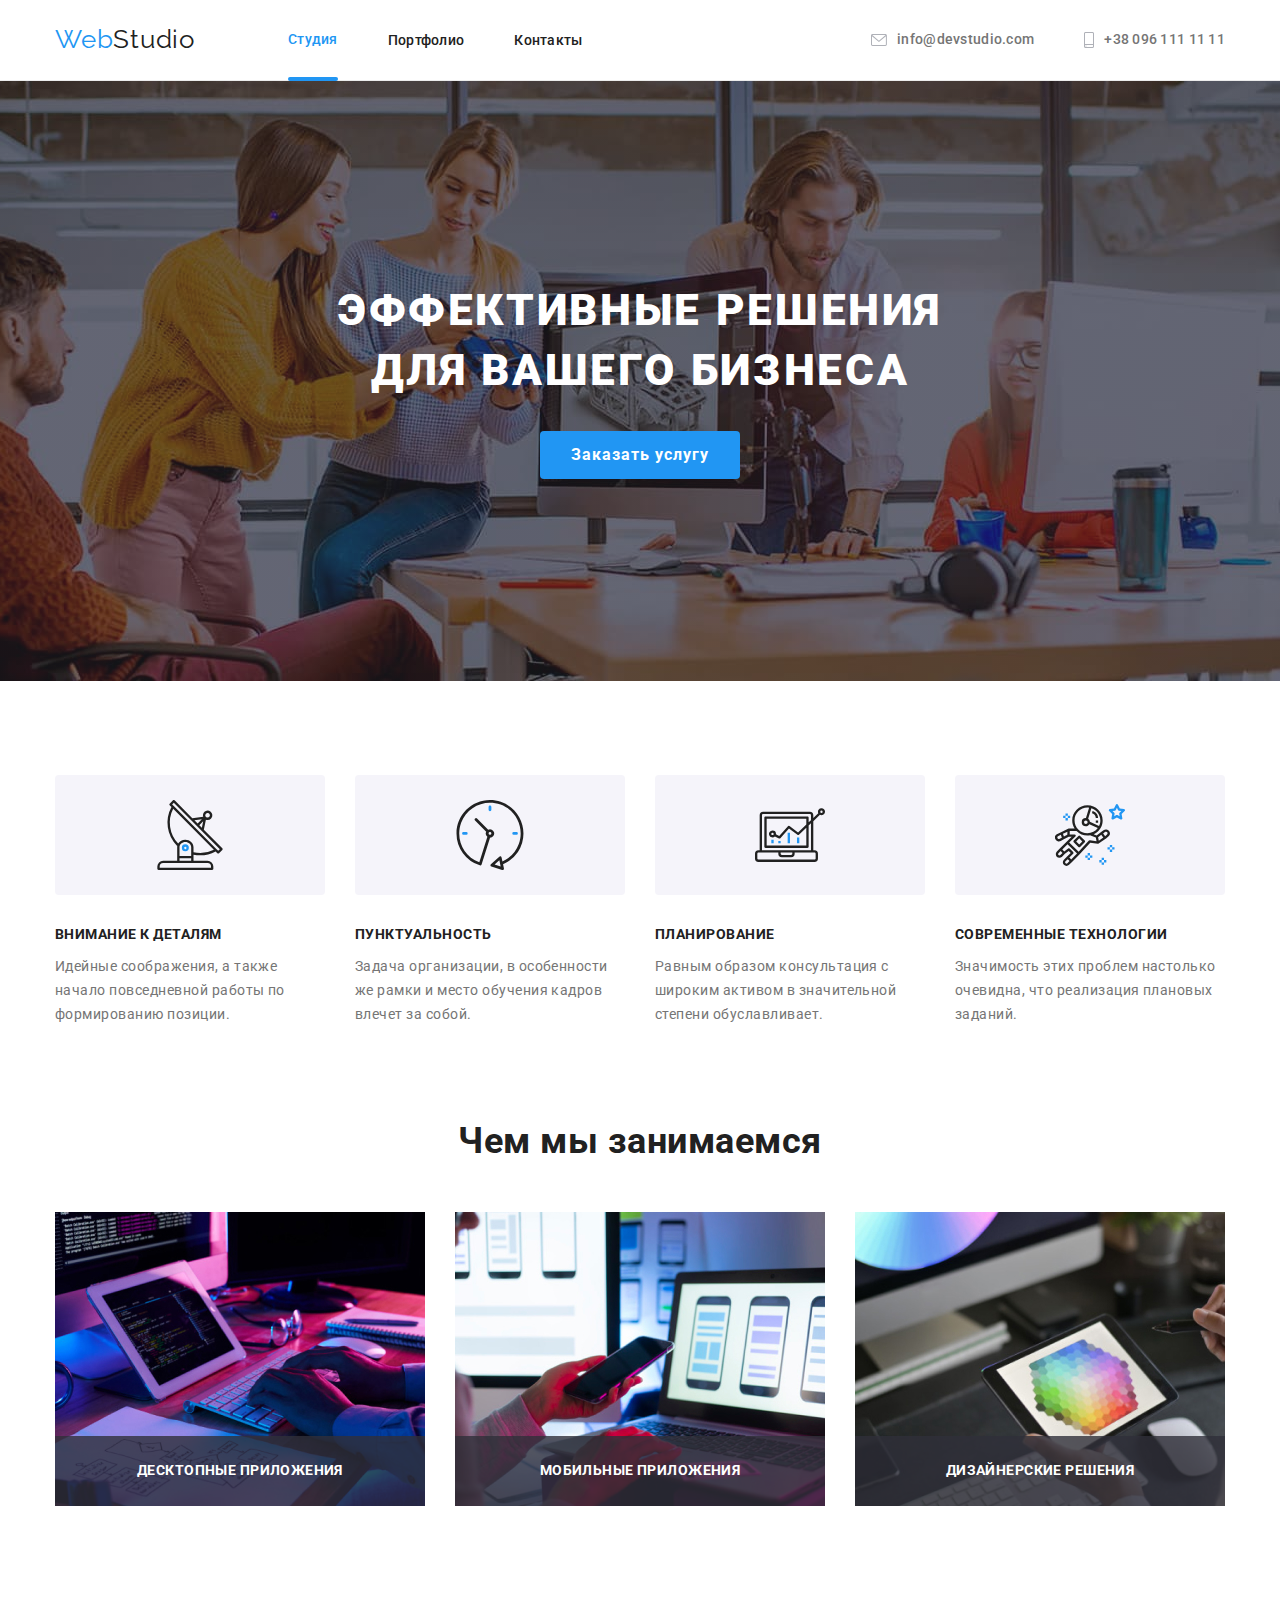
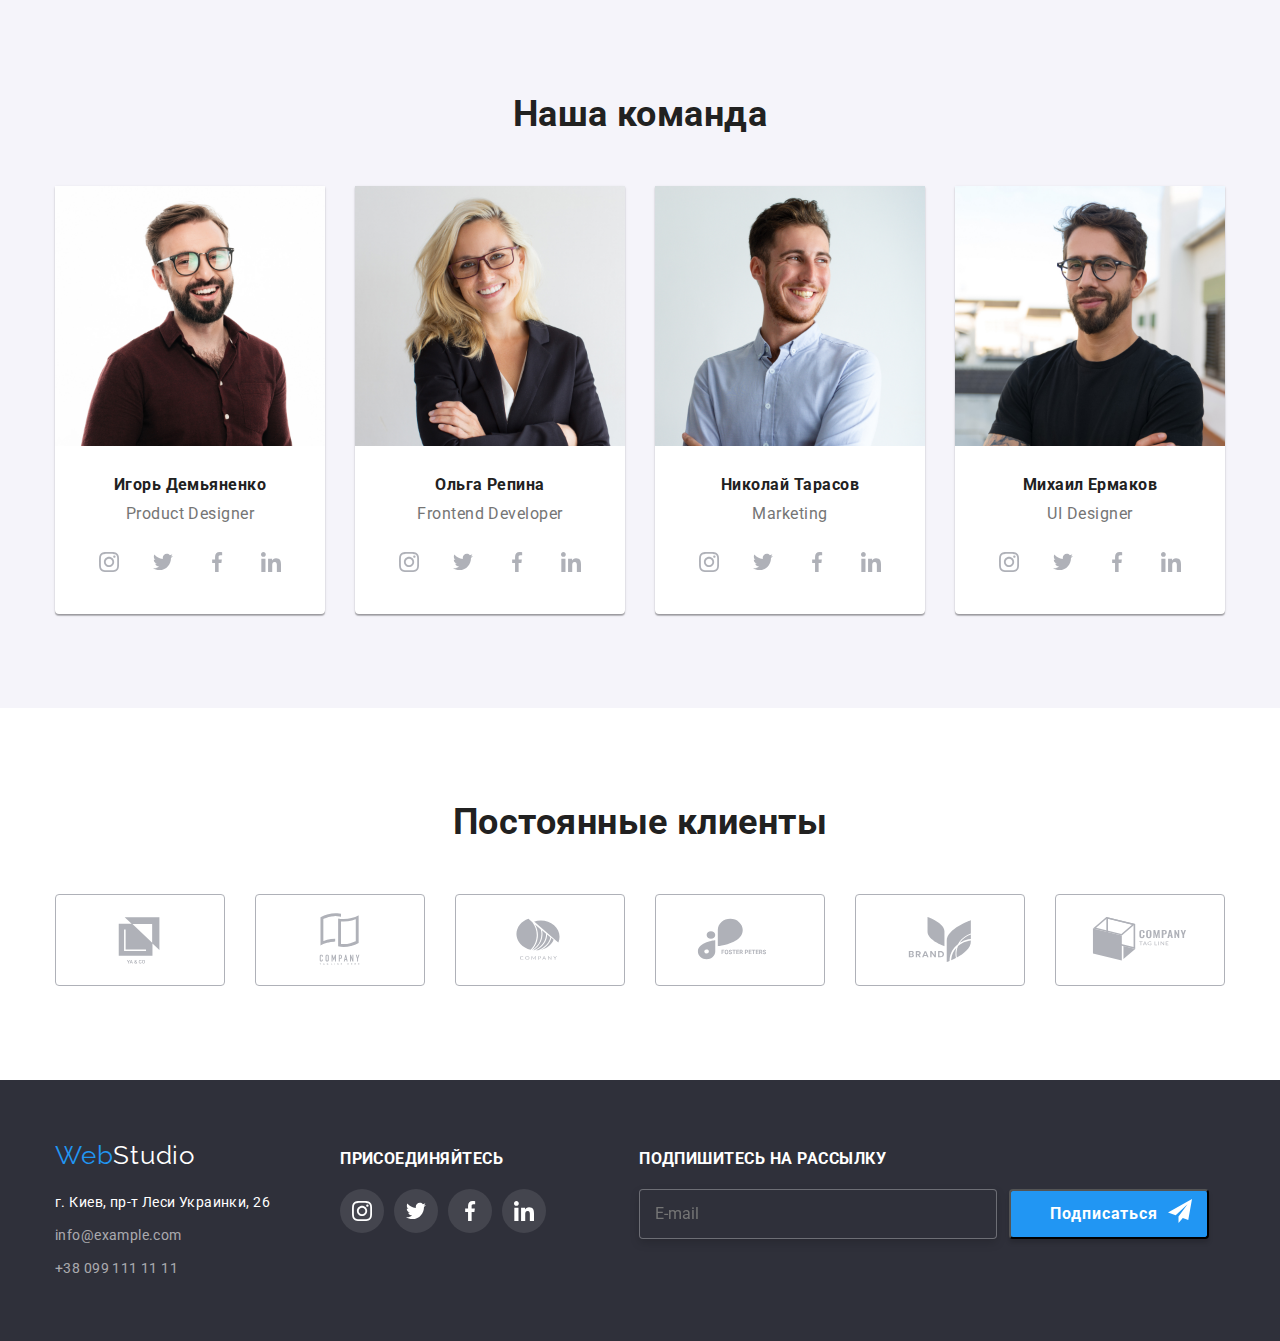
==== index.html @ cadbb392 "Add files via upload" ====
<!DOCTYPE html>
<html lang="ru">
<head>
    <meta charset="UTF-8">
    <meta http-equiv="X-UA-Compatible" content="IE=edge">
    <meta name="viewport" content="width=device-width, initial-scale=1.0">
    <title>WebStudio</title>
    <link href="https://fonts.googleapis.com/css2?family=Raleway:wght@700&family=Roboto:wght@400;500;700&display=swap"
        rel="stylesheet">
    <link rel="stylesheet" href="https://cdn.jsdelivr.net/npm/modern-normalize@1.1.0/modern-normalize.min.css" />
    <link rel="stylesheet" href="./css/styles.css" />
</head>
<body>
    <header class="header">
        <div class="container container-header">
            <nav class="container-header">
                <a href="index.html" class="logo header-logo">
                    Web<span class="logo-text-black">Studio</span>
                </a>
                <ul class="site-nav list">
                    <li class="nav-item">
                        <a href="" class="site-nav-item link current">Студия</a>
                    </li>
                    <li class="nav-item">
                        <a href="./portfolio.html" class="link">Портфолио</a>
                    </li>
                    <li class="nav-item">
                        <a href="" class="link">Контакты</a>
                    </li>
                </ul>
            </nav>
            <ul class="header-wrapper list">
                <li class="site-item ">
                    <a href="mailto:info@devstudio.com" 
                    class="site-adress" 
                    rel="noreferrer nofollow"
                    aria-label="mail">
                        <svg class="icon-adress" width="16" height="12">
                            <use href="./img/icon/symbol-defs.svg#icon-envelope"></use>
                        </svg>
                        <span>info@devstudio.com</span>
                    </a>
                </li>
                <li>
                    <a href="tel:+380961111111"
                    class="site-adress"
                    rel="noreferrer nofollow"
                    aria-label="mail">
                        <svg class="icon-adress" width="10" height="16">
                            <use href="./img/icon/symbol-defs.svg#icon-smartphone"></use>
                        </svg>
                        <span>+38 096 111 11 11</span>
                    </a>
                </li>
            </ul>  
        </div>
    </header>
    <main>
        <!--Заказ услуги-->
        <section class="service section overlay">
            <div class="container "> 
                <h1 class="el-title">
                    Эффективные решения для вашего бизнеса
                </h1>
                <button type="button" class="btn" data-modal-open>Заказать услугу</button>
            </div>
            <div class="backdrop is-hidden" data-modal>
                <div class="modal">
                    <button type="button" class="modal-button" data-modal-close>
                        <svg class="modal-close" width="11" height="11" >
                            <use href="./img/icon/symbol-defs.svg#icon-Vector-1"></use>
                        </svg>
                    </button>
                    <form>
                        <h2 class="form-title">Оставьте свои данные, мы вам перезвоним</h2>
                        <div class="form-modal" role="group">
                            <!-- 1 форма -->
                            <div class="form-author">
                                <label class="form-name" for="name">
                                    <span class="form-name">Имя</span>
                                </label>
                                <svg class="form-icon" width="18" height="18">
                                    <use href="./img/icon/symbol-defs.svg#icon-person-black"></use>
                                </svg>
                                <input class="" type="text" name="name" id="name" />
                            </div>
                            <!-- 2 форма -->
                            <div class="form-author">
                                <label class="form-name" for="tel">
                                    <span class="form-name">Телефон</span>
                                </label>
                                <svg class="form-icon" width="18" height="18">
                                    <use href="./img/icon/symbol-defs.svg#icon-phone"></use>
                                </svg>
                                <input class="" type="tel" name="tel" id="tel" />
                            </div>
                            <!-- 3 форма -->
                            <div class="form-author">
                                <label class="form-name" for="email">
                                    <span class="form-name">Почта</span>
                                </label>
                                <svg class="form-icon" width="18" height="18">
                                    <use href="./img/icon/symbol-defs.svg#icon-sms"></use>
                                </svg>
                                <input class="" type="email" name="email" id="email"/>
                            </div>
                            <!-- Коментарии -->
                            <div class="form-author">
                                <label for="comments">
                                    <span class="form-name">Коментарии</span>
                                    <textarea class="form-textarea" name="comments" id="comments" placeholder="Введите текст"></textarea>
                                </label>
                            </div>
                        </div>
                        <!-- форма Условии договора -->
                        <div class="modal__check">
                            <label class="check" for="checkbox">
                                <input class="check__input" type="checkbox" name="checkbox" id="checkbox">
                                <span class="check__box"></span>
                                Соглашаюсь с рассылкой и принимаю
                                <a href="#" class="check__terms--text">Условия договора</a>
                            </label>
                        </div>

                        <button class="button form-button" type="submit">Отправить</button>

                    </form>                           
                </div>
            </div>
        </section>
        <!--Организационные моменты-->
        <section class="organization section">
            <div class="container">
                <h2 class="visually-hidden">Организационные моменты</h2>
                <ul class="organization-list list">
                    <li class="organization-item icon-item antenna">
                        <h3 class="organization-title">
                            Внимание к деталям
                        </h3>
                        <p class="organization-text">
                            Идейные соображения, а также начало повседневной работы по формированию позиции.
                        </p>
                    </li>
                    <li class="organization-item icon-item icon-clock">
                        <h3 class="organization-title">
                            Пунктуальность
                        </h3>
                        <p class="organization-text">
                            Задача организации, в особенности же рамки и место обучения кадров влечет за собой.
                        </p>
                    </li>
                    <li class="organization-item icon-item icon-diagram">
                        <h3 class="organization-title">
                            Планирование
                        </h3>
                        <p class="organization-text">
                            Равным образом консультация с широким активом в значительной степени обуславливает.
                        </p>
                    </li>
                    <li class="organization-item icon-item icon-astronaut">
                        <h3 class="organization-title">
                            Современные технологии
                        </h3>
                        <p class="organization-text">
                            Значимость этих проблем настолько очевидна, что реализация плановых заданий.
                        </p>
                    </li>
                </ul>
            </div>
        </section>
        <!--Чем мы занимаемся-->
        <section class="classes section">
            <div class="container">
                <h2 class="hero-title classes-title">
                    Чем мы занимаемся
                </h2>
                <ul class="classes-list list">
                    <li class="classes-item classes-meta">
                        <img src="./img/studio/keyboard.jpg" alt="картинка с клавиатурой" width="370">
                        <div class="classes-out">Десктопные приложения</div>
                    </li>
                    <li class="classes-item classes-meta">
                        <img src="./img/studio/notebook.jpg" alt="картинка с ноутбуком" width="370">
                        <div class="classes-out">Мобильные приложения</div>
                    </li>
                    <li class="classes-item classes-meta">
                        <img src="./img/studio/tablet.jpg" alt="картинка с планшетом" width="370">
                        <div class="classes-out">Дизайнерские решения</div>
                    </li>
                </ul>
            </div>
        </section>
        <!--Наша команда-->
        <section class="team section">
            <div class="container">
                <h2 class="hero-title">Наша команда</h2>
                <ul class="team-list list">
                    <li class="team-item">
                        <img src="./img/studio/igor.jpg" alt="фото Игоря" width="270">
                        <div class="hero-team">
                            <h3 class="hero-name">
                                Игорь Демьяненко
                            </h3>
                            <p class="hero-text">
                                Product Designer
                            </p>
                            <ul class="socials list">
                                <li class="socials-item">
                                    <a class="socials-link link"
                                        href="https://instagram.com"
                                        target="_blank" 
                                        rel="noopener noreferrer"
                                        aria-label="Instagram">
                                        <svg class="socials-icon" width="20" height="20">
                                            <use href="./img/icon/symbol-defs.svg#icon-instagram"></use>
                                        </svg>
                                    </a>
                                </li>
                                <li class="socials-item">
                                    <a class="socials-link link"
                                        href="https://twitter.com" 
                                        target="_blank" 
                                        rel="noopener noreferrer"
                                        aria-label="Twitter">
                                        <svg class="socials-icon" width="20" height="20">
                                           <use href="./img/icon/symbol-defs.svg#icon-twitter"></use>
                                        </svg>
                                    </a>
                                </li>
                                <li class="socials-item">
                                    <a class="socials-link link" 
                                        href="https://Facebook.com" 
                                        target="_blank" 
                                        rel="noopener noreferrer"
                                        aria-label="Facebook">
                                        <svg class="socials-icon" width="20" height="20">
                                            <use href="./img/icon/symbol-defs.svg#icon-facebook"></use>
                                        </svg>
                                    </a>
                                </li>
                                <li class="socials-item">
                                    <a class="socials-link link" 
                                        href="https://Linkedin.com" 
                                        target="_blank" 
                                        rel="noopener noreferrer"
                                        aria-label="Linkedin">
                                        <svg class="socials-icon" width="20" height="20">
                                            <use href="./img/icon/symbol-defs.svg#icon-linkedin"></use>
                                        </svg>
                                    </a>
                                </li>
                            </ul>
                        </div>
                    </li>
                    <li class="team-item">
                        <img src="./img/studio/olga.jpg" alt="фото Ольги" width="270">
                        <div class="hero-team">
                            <h3 class="hero-name">
                                Ольга Репина
                            </h3>
                            <p class="hero-text">
                                Frontend Developer
                            </p>
                            <ul class="socials list">
                                <li class="socials-item">
                                    <a class="socials-link link" href="https://instagram.com" target="_blank" rel="noopener noreferrer"
                                        aria-label="Instagram">
                                        <svg class="socials-icon" width="20" height="20">
                                            <use href="./img/icon/symbol-defs.svg#icon-instagram"></use>
                                        </svg>
                                    </a>
                                </li>
                                <li class="socials-item">
                                    <a class="socials-link link" href="https://twitter.com" target="_blank" rel="noopener noreferrer"
                                        aria-label="Twitter">
                                        <svg class="socials-icon" width="20" height="20">
                                            <use href="./img/icon/symbol-defs.svg#icon-twitter"></use>
                                        </svg>
                                    </a>
                                </li>
                                <li class="socials-item">
                                    <a class="socials-link link" href="https://Facebook.com" target="_blank" rel="noopener noreferrer"
                                        aria-label="Facebook">
                                        <svg class="socials-icon" width="20" height="20">
                                            <use href="./img/icon/symbol-defs.svg#icon-facebook"></use>
                                        </svg>
                                    </a>
                                </li>
                                <li class="socials-item">
                                    <a class="socials-link link" href="https://Linkedin.com" target="_blank" rel="noopener noreferrer"
                                        aria-label="Linkedin">
                                        <svg class="socials-icon" width="20" height="20">
                                            <use href="./img/icon/symbol-defs.svg#icon-linkedin"></use>
                                        </svg>
                                    </a>
                                </li>
                            </ul>
                        </div>
                    </li>
                    <li class="team-item">
                        <img src="./img/studio/nikolay.jpg" alt="фото Николая" width="270">
                        <div class="hero-team">
                            <h3 class="hero-name">
                                Николай Тарасов
                            </h3>
                            <p class="hero-text">
                                Marketing
                            </p>
                            <ul class="socials list">
                                <li class="socials-item">
                                    <a class="socials-link link" href="https://instagram.com" target="_blank" rel="noopener noreferrer"
                                        aria-label="Instagram">
                                        <svg class="socials-icon" width="20" height="20">
                                            <use href="./img/icon/symbol-defs.svg#icon-instagram"></use>
                                        </svg>
                                    </a>
                                </li>
                                <li class="socials-item">
                                    <a class="socials-link link" href="https://twitter.com" target="_blank" rel="noopener noreferrer"
                                        aria-label="Twitter">
                                        <svg class="socials-icon" width="20" height="20">
                                            <use href="./img/icon/symbol-defs.svg#icon-twitter"></use>
                                        </svg>
                                    </a>
                                </li>
                                <li class="socials-item">
                                    <a class="socials-link link" href="https://Facebook.com" target="_blank" rel="noopener noreferrer"
                                        aria-label="Facebook">
                                        <svg class="socials-icon" width="20" height="20">
                                            <use href="./img/icon/symbol-defs.svg#icon-facebook"></use>
                                        </svg>
                                    </a>
                                </li>
                                <li class="socials-item">
                                    <a class="socials-link link" href="https://Linkedin.com" target="_blank" rel="noopener noreferrer"
                                        aria-label="Linkedin">
                                        <svg class="socials-icon" width="20" height="20">
                                            <use href="./img/icon/symbol-defs.svg#icon-linkedin"></use>
                                        </svg>
                                    </a>
                                </li>
                            </ul>
                        </div>
                    </li>
                    <li class="team-item">
                        <img src="./img/studio/michail.jpg" alt="фото Михаила" width="270">
                        <div class="hero-team">
                            <h3 class="hero-name">
                                Михаил Ермаков
                            </h3>
                            <p class="hero-text">
                                UI Designer
                            </p>
                            <ul class="socials list">
                                <li class="socials-item">
                                    <a class="socials-link link" href="https://instagram.com" target="_blank" rel="noopener noreferrer"
                                        aria-label="Instagram">
                                        <svg class="socials-icon" width="20" height="20">
                                            <use href="./img/icon/symbol-defs.svg#icon-instagram"></use>
                                        </svg>
                                    </a>
                                </li>
                                <li class="socials-item">
                                    <a class="socials-link link" href="https://twitter.com" target="_blank" rel="noopener noreferrer"
                                        aria-label="Twitter">
                                        <svg class="socials-icon" width="20" height="20">
                                            <use href="./img/icon/symbol-defs.svg#icon-twitter"></use>
                                        </svg>
                                    </a>
                                </li>
                                <li class="socials-item">
                                    <a class="socials-link link" href="https://Facebook.com" target="_blank" rel="noopener noreferrer"
                                        aria-label="Facebook">
                                        <svg class="socials-icon" width="20" height="20">
                                            <use href="./img/icon/symbol-defs.svg#icon-facebook"></use>
                                        </svg>
                                    </a>
                                </li>
                                <li class="socials-item">
                                    <a class="socials-link link" href="https://Linkedin.com" target="_blank" rel="noopener noreferrer"
                                        aria-label="Linkedin">
                                        <svg class="socials-icon" width="20" height="20">
                                            <use href="./img/icon/symbol-defs.svg#icon-linkedin"></use>
                                        </svg>
                                    </a>
                                </li>
                            </ul>
                        </div>
                    </li>
                </ul>
            </div>
        </section>
        <!--Постоянные клиенты-->
        <section class="partners section">
            <div class="container">
                <h2 class="hero-title">Постоянные клиенты</h2>
                <ul class="partners-list list">
                    <li class="partners-item">
                        <a class="partners-link link" href=""
                            target="_blank" 
                            rel="noopener noreferrer"
                            aria-label="">
                            <svg class="partners-icon" width="106" height="60">
                                <use href="./img/icon/symbol-defs.svg#icon-Logo" ></use>
                            </svg>
                        </a>
                    </li>
                    <li class="partners-item">
                        <a class="partners-link link" href=""
                            target="_blank" 
                            rel="noopener noreferrer" 
                            aria-label="">
                            <svg class="partners-icon" width="106" height="60">
                                <use href="./img/icon/symbol-defs.svg#icon-Logo-1"></use>
                            </svg>
                        </a>
                    </li>
                    <li class="partners-item">
                        <a class="partners-link link" href=""
                            target="_blank" 
                            rel="noopener noreferrer" 
                            aria-label="">
                            <svg class="partners-icon" width="106" height="60">
                                <use href="./img/icon/symbol-defs.svg#icon-Logo-2"></use>
                            </svg>
                        </a>
                    </li>
                    <li class="partners-item">
                        <a class="partners-link link" href=""
                            target="_blank" 
                            rel="noopener noreferrer" 
                            aria-label="">
                            <svg class="partners-icon" width="106" height="60">
                                <use href="./img/icon/symbol-defs.svg#icon-Logo-3"></use>
                            </svg>
                        </a>
                    </li>
                    <li class="partners-item">
                        <a class="partners-link link" href="" 
                            target="_blank" 
                            rel="noopener noreferrer" 
                            aria-label="">
                            <svg class="partners-icon" width="106" height="60">
                                <use href="./img/icon/symbol-defs.svg#icon-Logo-4"></use>
                            </svg>
                        </a>
                    </li>
                    <li class="partners-item">
                        <a class="partners-link link" href=""
                            target="_blank" 
                            rel="noopener noreferrer" 
                            aria-label="">
                            <svg class="partners-icon" width="106" height="60">
                                <use href="./img/icon/symbol-defs.svg#icon-Logo-5"></use>
                            </svg>
                        </a>
                    </li>
                </ul>
            </div>
        </section>
    </main>
    <footer class="page-footer">
        <div class="container footer-box">
            <div class="footer-container">
                <a href="index.html" class="logo">
                    Web<span class="logo-text-white">Studio</span>
                </a>
                <address class="footer-list">
                    <ul class="list">
                        <li class="footer-adress">
                            <a href="/" class="page-card">
                                г. Киев, пр-т Леси Украинки, 26
                            </a>
                        </li>
                        <li class="footer-adress">
                            <a href="mailto:info@example.com" class="page-adress">info@example.com</a>
                        </li>
                        <li class="footer-adress">
                            <a href="tel:+380991111111" class="page-adress">+38 099 111 11 11</a>
                        </li>
                    </ul>
                </address>
            </div>
            <div class="footer-social">
                <h3 class="footer-hero-name">присоединяйтесь</h3>
                <ul class="footer-socials list">
                    <li class="footer-socials-item">
                        <a class="footer-socials-link link" href="https://instagram.com" target="_blank" rel="noopener noreferrer"
                            aria-label="Instagram">
                            <svg class="footer-socials-icon" width="20" height="20">
                                <use href="./img/icon/symbol-defs.svg#icon-instagram"></use>
                            </svg>
                        </a>
                    </li>
                    <li class="footer-socials-item">
                        <a class="footer-socials-link link" href="https://twitter.com" target="_blank" rel="noopener noreferrer"
                            aria-label="Twitter">
                            <svg class="footer-socials-icon" width="20" height="20">
                                <use href="./img/icon/symbol-defs.svg#icon-twitter"></use>
                            </svg>
                        </a>
                    </li>
                    <li class="footer-socials-item">
                        <a class="footer-socials-link link" href="https://Facebook.com" target="_blank" rel="noopener noreferrer"
                            aria-label="Facebook">
                            <svg class="footer-socials-icon" width="20" height="20">
                                <use href="./img/icon/symbol-defs.svg#icon-facebook"></use>
                            </svg>
                        </a>
                    </li>
                    <li class="footer-socials-item">
                        <a class="footer-socials-link link" href="https://Linkedin.com" target="_blank" rel="noopener noreferrer"
                            aria-label="Linkedin">
                            <svg class="footer-socials-icon" width="20" height="20">
                                <use href="./img/icon/symbol-defs.svg#icon-linkedin"></use>
                            </svg>
                        </a>
                    </li>
                </ul>
            </div>
            <form class="form">
                <p class="footer-hero-name">Подпишитесь на рассылку</p>
                <div class="footer-form-container">
                    <input class="footer-form-email" type="email" name="mail" id="mail" placeholder="E-mail" />
                    <button type="button" class="button">
                        <span class="footer-form-text"> Подписаться</span>
                        <svg class="footer-form-send" width="24" height="24">
                            <use href="./img/icon/symbol-defs.svg#icon-send"></use>
                        </svg>
                    </button>
                </div>
            </form>                                 
        </div>
    </footer>
    <script src="./js/modal.js"></script> 
</body>
</html>
---- css/styles.css ----
/* цвет основного текста #212121 */
/* вторичный цвет текста #757575 */
/* акцент #2196f3 */
/* белый цвет #FFFFFF */
/* цвет фона подвала #2f303a */

:root {
  --primary-text-color: #757575;
  --title-text-color: #212121;
  --accent-color: #2196f3;
  --white-color: #ffffff;
  --footer-color: #2f303a;
  --time-for-hover: 250ms;
  --time-function: cubic-bezier(0.4, 0, 0.2, 1);
}

body {
  font-family: Roboto, serif;
  letter-spacing: 0.03em;

  background-color: var(--white-color);
  color: var(--title-text-color);
}

h1,
h2,
h3,
h4,
h5,
h6,
p {
  margin-top: 0;
  margin-bottom: 0;
}

img {
  display: block;
  max-width: 100%;
  height: auto;
}

.visually-hidden {
  position: absolute;
  width: 1px;
  height: 1px;
  margin: -1px;
  border: 0;
  padding: 0;
  white-space: nowrap;
  clip-path: inset(100%);
  clip: rect(0 0 0 0);
  overflow: hidden;
}

.container {
  margin-left: auto;
  margin-right: auto;
  width: 1200px;
  padding-left: 15px;
  padding-right: 15px;

  /* outline: 1px solid tomato; */
}

.section {
  padding-top: 94px;
  padding-bottom: 94px;
}

.list {
  list-style: none;
  padding-left: 0;
  margin-top: 0;
  margin-bottom: 0;
}

.button {
  width: 200px;
  height: 50px;

  font-family: inherit;
  font-weight: 700;
  font-size: 16px;
  line-height: 1.8;

  background-color: var(--accent-color);
  color: var(--white-color);
  cursor: pointer;

  box-shadow: 0px 4px 4px rgba(0, 0, 0, 0.15);
  border-radius: 4px;

  transition-property: background-color, color;
  transition-duration: var(--time-for-hover);
  transition-timing-function: var(--time-function);
}

/* блок header */

.header {
  background: var(--white-color);
  border-bottom: 1px solid #ececec;
}

.container-header {
  display: flex;
  align-items: center;
}

.logo {
  font-family: Raleway, cursive;
  font-size: 26px;
  line-height: 1.2;
  letter-spacing: 0.03em;
  text-decoration: none;

  color: var(--accent-color);
}

.header-logo {
  margin-right: 93px;
}

.logo-text-black {
  color: var(--title-text-color);
}

.logo-text-white {
  color: var(--white-color);
}

.logo:focus {
  color: #212121;
}

.site-nav {
  display: flex;
  align-items: center;
}

.site-nav .link {
  font-weight: 500;
  font-size: 14px;
  line-height: 1.14;
  letter-spacing: 0.02em;
  text-decoration: none;

  transition-property: color;
  transition-duration: var(--time-for-hover);
  transition-timing-function: var(--time-function);

  color: var(--title-text-color);
}

.site-nav .link:hover,
.site-nav .link:focus {
  color: var(--accent-color);
}

.site-nav .current {
  color: var(--accent-color);
}

.site-nav-item {
  position: relative;
  display: block;
  padding: 32px 0 32px 0;
}

.current::after {
  content: "";
  position: absolute;
  left: 0;
  bottom: -1px;

  display: block;
  width: 100%;
  height: 4px;

  border-radius: 2px;
  background-color: var(--accent-color);
}

.current:hover::after {
  opacity: 1;
}

.nav-item:not(:last-child) {
  margin-right: 50px;
}

.header-wrapper {
  display: flex;
  align-items: center;
  margin-left: auto;
}

.site-item {
  margin-right: 50px;
}

.site-adress {
  display: flex;
  align-items: center;

  font-weight: 500;
  font-size: 14px;
  line-height: 1.14;
  letter-spacing: 0.02em;
  text-decoration: none;

  transition-property: color;
  transition-duration: var(--time-for-hover);
  transition-timing-function: var(--time-function);

  color: var(--primary-text-color);
}

.site-adress:hover,
.site-adress:focus {
  color: var(--accent-color);
}

.icon-adress {
  margin-right: 10px;
  fill: #afb1b8;

  transition-property: fill;
  transition-duration: var(--time-for-hover);
  transition-timing-function: var(--time-function);
}

.site-adress:hover .icon-adress,
.site-adress:focus .icon-adress {
  fill: var(--accent-color);
}

/* блок main */

.hero-title {
  margin-bottom: 50px;

  font-weight: 700;
  font-size: 36px;
  line-height: 1.16;
  text-align: center;

  color: var(--title-text-color);
}

/*  блок заказа услуги */

.service {
  padding: 200px 0 200px 0;
  text-align: center;
  background-color: #2f303a;
}

.overlay {
  max-width: 1600px;
  height: 600px;
  margin-left: auto;
  margin-right: auto;
  background-image: linear-gradient(
      to right,
      rgba(47, 48, 58, 0.4),
      rgba(47, 48, 58, 0.4)
    ),
    url("../img/studio/overlay-block-services.jpg");
  background-repeat: no-repeat;
  background-position: center;
  background-size: cover;
}

.el-title {
  width: 696px;
  margin-right: auto;
  margin-left: auto;
  margin-bottom: 30px;

  font-weight: 900;
  font-size: 44px;
  line-height: 1.36;
  letter-spacing: 0.06em;
  text-transform: uppercase;

  color: var(--white-color);
}

.btn {
  display: inline-block;
  border: 1px solid transparent;
  border-radius: 4px;
  min-width: 200px;
  padding: 8px 30px;

  font-weight: 700;
  font-size: 16px;
  line-height: 1.87;
  align-items: center;
  letter-spacing: 0.06em;
  cursor: pointer;

  color: var(--white-color);
  background-color: var(--accent-color);
}

/* modal block */

.backdrop {
  position: fixed;
  z-index: 100;
  top: 0;
  left: 0;
  width: 100%;
  height: 100%;
  background-color: rgba(0, 0, 0, 0.2);

  transition-duration: var(--time-for-hover);
  transition-timing-function: var(--time-function);
}

.backdrop.is-hidden {
  opacity: 0;
  pointer-events: none;
}

.modal {
  position: absolute;
  top: 50%;
  left: 50%;
  transform: translate(-50%, -50%);

  width: 528px;
  height: 581px;
  box-shadow: 0px 1px 3px rgba(0, 0, 0, 0.12), 0px 1px 1px rgba(0, 0, 0, 0.14),
    0px 2px 1px rgba(0, 0, 0, 0.2);
  border-radius: 4px;
  background: var(--white-color);
}

.modal-button {
  position: absolute;
  top: 8px;
  right: 8px;
  width: 30px;
  height: 30px;

  border: 1px solid rgba(0, 0, 0, 0.1);
  border-radius: 50%;
  background: var(--white-color);

  transition-property: border-color;
  transition-duration: var(--time-for-hover);
  transition-timing-function: var(--time-function);
}

.modal-close {
  cursor: pointer;
}

.modal-button:hover,
.modal-button:focus {
  fill: var(--accent-color);
}

/* modal-form block */

.form-title {
  padding-top: 40px;
  padding-bottom: 12px;

  font-family: Roboto;
  font-weight: 700;
  font-size: 20px;
  line-height: 1.16;
  text-align: center;
  letter-spacing: 0.03em;

  color: var(--title-text-color);
}

.form-modal {
  padding-right: 40px;
  padding-left: 40px;
}

.form-author {
  position: relative;
  margin-bottom: 10px;
}

.form-author input {
  margin-top: 4px;
  padding-left: 42px;
  width: 448px;
  height: 40px;

  border: 1px solid rgba(33, 33, 33, 0.2);
  border-radius: 4px;

  outline: none;
}

.form-author input:hover,
.form-author input:focus {
  border-color: var(--accent-color);

  transition-property: border-color;
  transition-duration: var(--time-for-hover);
  transition-timing-function: var(--time-function);
}

.form-author input:focus-visible {
  border-color: var(--accent-color);

  transition-property: border-color;
  transition-duration: var(--time-for-hover);
  transition-timing-function: var(--time-function);
}

.form-author:hover .form-icon,
.form-author:focus .form-icon {
  fill: var(--accent-color);

  border-color: var(--accent-color);

  transition-property: fill, border-color;
  transition-duration: var(--time-for-hover);
  transition-timing-function: var(--time-function);
}

.form-name {
  display: flex;
  padding-bottom: 4px;
  
  font-family: Roboto;
  font-weight: 400;
  font-size: 12px;
  line-height: 1.16;

  letter-spacing: 0.01em;

  color: var(--primary-text-color);
}

.form-icon {
  position: absolute;

  top: 36px;
  left: 14px;
  width: 18px;
  height: 18px;
}

.form-author textarea {
  border: 1px solid rgba(33, 33, 33, 0.2);
  border-radius: 4px;
}

textarea {
  resize: none;
  width: 448px;
  height: 120px;
}

.form-textarea {
  margin-top: 5px;

  padding-top: 12px;
  padding-left: 16px;

  outline: none;

  font-weight: 400;
  font-size: 12px;
  line-height: 1.16;
  letter-spacing: 0.01em;

  color: rgba(117, 117, 117, 0.5);
}

.form-textarea:hover,
.form-textarea:focus {
  border-color: var(--accent-color);

  transition-property: border-color;
  transition-duration: var(--time-for-hover);
  transition-timing-function: var(--time-function);
}

.modal__check {
  display: flex;
  
  margin: 10px 52px 20px 52px;
  
  font-weight: 400;
  font-size: 14px;
  line-height: 1.7;
  letter-spacing: 0.03em;
  
  color: rgb(117, 117, 117);
  transition-property: border-color;
  transition-duration: var(--time-for-hover);
  transition-timing-function: var(--time-function);
}

.check {
  display: flex;
  align-items: center;
  font-weight: 400;
  font-size: 14px;
  line-height: 1.7;
  letter-spacing: 0.03em;
    
  color: rgb(117, 117, 117);
}


.check__input {
  position: absolute;
  -webkit-appearance: none;
  -moz-appearance: none;
  appearance: none;
}

.check__box {
  display: inline-block;
  margin-right: 7px; 

  width: 16px;
  height: 15px;

  background-image: url(../img/icon/square.svg) 
}

.check__input:checked + .check__box {
  background-image: url(../img/icon/icon-check.svg);
}

.check__terms--text {
  margin-left: 4px;
  text-decoration: underline;
  cursor: pointer;
  color: var(--accent-color);
  } 


.form-button {
  display: flex;
  align-items: center;

  margin: auto;
  padding-left: 56px;
}

/* блок Организационные моменты */

.organization-list {
  display: flex;
  align-items: center;
}

.organization-item {
  width: 270px;
}

.icon-item::before {
  display: block;
  content: "";
  height: 120px;
  margin-bottom: 30px;
  background-size: content;
  background-repeat: no-repeat;
  background-position: center;
  background-color: #f5f4fa;
  border-radius: 4px;
}

.antenna::before {
  background-image: url("../img/icon/antenna.svg");
}

.icon-clock::before {
  background-image: url("../img/icon/clock.svg");
}

.icon-diagram::before {
  background-image: url("../img/icon/diagram.svg");
}

.icon-astronaut::before {
  background-image: url("../img/icon/astronaut.svg");
}

.organization-item:not(:last-child) {
  margin-right: 30px;
}

.organization-title {
  margin-bottom: 10px;

  font-weight: 700;
  font-size: 14px;
  line-height: 1.42;
  text-transform: uppercase;
}

.organization-text {
  font-size: 14px;
  line-height: 1.71;

  color: var(--primary-text-color);
}

/* блок Чем мы занимаемся */

.classes {
  padding-top: 0px;
}

.classes-list {
  display: flex;
  align-items: center;
}

.classes-item:not(:last-child) {
  margin-right: 30px;
}

.classes-meta {
  position: relative;
}

.classes-out {
  position: absolute;
  bottom: 0;
  right: 0;

  padding-top: 27px;
  padding-bottom: 27px;
  width: 370px;
  height: 70px;

  font-weight: 700;
  font-size: 14px;
  line-height: 1.14;
  text-align: center;
  letter-spacing: 0.03em;
  text-transform: uppercase;

  color: var(--white-color);
  background: rgba(47, 48, 58, 0.8);
}

/* блок наша команда */

.team {
  background-color: #f5f4fa;
}

.team-list {
  display: flex;
  align-items: center;
}

.team-item {
  background: var(--white-color);
  box-shadow: 0px 1px 3px rgba(0, 0, 0, 0.12), 0px 1px 1px rgba(0, 0, 0, 0.14),
    0px 2px 1px rgba(0, 0, 0, 0.2);
  border-radius: 0px 0px 4px 4px;
}

.team-item:not(:last-child) {
  margin-right: 30px;
}

.hero-team {
  padding: 30px 0px 30px 0px;
}

.hero-name {
  margin-bottom: 10px;
  font-weight: 700;
  font-size: 16px;
  line-height: 1.18;
  text-align: center;

  color: var(--title-text-color);
}

.hero-text {
  font-size: 16px;
  line-height: 1.18;
  text-align: center;

  color: var(--primary-text-color);
}

.socials {
  display: flex;
  align-items: center;
  justify-content: center;
  margin-top: 16px;
}

.socials-item:not(:last-child) {
  margin-right: 10px;
}

.socials-link {
  display: flex;
  align-items: center;
  justify-content: center;
  width: 44px;
  height: 44px;

  transition-property: background-color;
  transition-duration: var(--time-for-hover);
  transition-timing-function: var(--time-function);

  border-radius: 50%;
  background-color: #fff;
}

.socials-link:hover,
.socials-link:focus {
  background-color: var(--accent-color);
}

.socials-icon {
  fill: #afb1b8;

  transition-property: fill;
  transition-duration: var(--time-for-hover);
  transition-timing-function: var(--time-function);
}

.socials-link:hover .socials-icon,
.socials-link:focus .socials-icon {
  fill: var(--white-color);
}

/* блок Партнеры */

.partners-list {
  display: flex;
  align-items: center;
  justify-content: center;
  margin-top: 50px;
}

.partners-item:not(:last-child) {
  margin-right: 30px;
}

.partners-link {
  display: flex;
  align-items: center;
  justify-content: center;
  width: 170px;
  height: 92px;

  border: 1px solid #afb1b8;
  border-radius: 4px;
  background-color: #fff;

  transition-property: border;
  transition-duration: var(--time-for-hover);
  transition-timing-function: var(--time-function);
}

.partners-item:hover .partners-link,
.partners-item:focus .partners-link {
  border: 1px solid var(--accent-color);
}

.partners-icon {
  fill: #afb1b8;
  transition-property: fill;
  transition-duration: var(--time-for-hover);
  transition-timing-function: var(--time-function);
}

.partners-link:hover .partners-icon,
.partners-link:focus .partners-icon {
  fill: var(--accent-color);
}

/* блок из портфолио, оформление кнопок */

.gallery-list {
  display: flex;
  justify-content: center;
  margin-bottom: 50px;
}

.gallery-button:not(:last-child) {
  margin-right: 8px;
}

.promo-btns {
  display: inline-block;
  border: 1px solid transparent;
  border-radius: 4px;
  padding: 4px 20px;

  font-family: Roboto, cursive;
  font-weight: 500;
  font-size: 16px;
  line-height: 1.63;
  text-align: center;
  cursor: pointer;

  transition-property: color, background-color, box-shadow;
  transition-duration: var(--time-for-hover);
  transition-timing-function: var(--time-function);

  background-color: #f5f4fa;
  color: var(--title-text-color);
}

.promo-btns:hover,
.promo-btns:focus {
  color: var(--white-color);
  background-color: var(--accent-color);

  box-shadow: 0px 1px 1px rgba(0, 0, 0, 0.12), 0px 4px 4px rgba(0, 0, 0, 0.06),
    1px 4px 6px rgba(0, 0, 0, 0.16);
}

.gallery-menu {
  display: flex;
  flex-wrap: wrap;
}

.gallery-item {
  margin-bottom: 30px;
  margin-right: 30px;
}

.gallery-item:nth-child(3n) {
  margin-right: 0;
}

.gallery-item:nth-last-child(-n + 3) {
  margin-bottom: 0px;
}

.gallery-site {
  display: block;
  width: 370px;
  height: 404px;
  text-decoration: none;

  transition-property: background-color;
  transition-duration: var(--time-for-hover);
  transition-timing-function: var(--time-function);

  color: var(--title-text-color);
}

.gallery-site:hover,
.gallery-site:focus {
  background: #ffffff;

  box-shadow: 0px 1px 1px rgba(0, 0, 0, 0.12), 0px 4px 4px rgba(0, 0, 0, 0.06),
    1px 4px 6px rgba(0, 0, 0, 0.16);
}

.gallery-site:hover .gallery-overlay {
  transform: translateY(-100%);
  opacity: 1;
}

.gallery-thumb {
  position: relative;
  overflow: hidden;
}

.gallery-overlay {
  position: absolute;
  width: 370px;
  margin-left: auto;
  margin-right: auto;

  padding: 63px 24px;

  font-weight: normal;
  font-size: 18px;
  line-height: 1.55;
  letter-spacing: 0.03em;

  color: var(--white-color);
  background-color: rgba(33, 150, 243, 0.9);

  transform: translateY(0);
  opacity: 0;
  transition-duration: var(--time-for-hover);
  transition-timing-function: var(--time-function);
}

.hero-gallery {
  padding: 20px 24px 20px 24px;
  border: 1px solid #eeeeee;
  border-top: none;
}

.gallery-title {
  margin-bottom: 4px;
  font-weight: 700;
  font-size: 18px;
  line-height: 2;
  letter-spacing: 0.06em;

  color: var(--title-text-color);
}

.gallery-text {
  font-size: 16px;
  line-height: 1.88;

  color: var(--primary-text-color);
}

/* блок футер */

.page-footer {
  background-color: var(--footer-color);
  padding-top: 60px;
  padding-bottom: 60px;
}

.footer-box {
  display: flex;
  align-items: baseline;
}

.footer-container {
  display: block;
  margin-right: 70px;
}

.footer-list {
  margin-top: 20px;
}

.footer-adress:not(:last-child) {
  margin-bottom: 9px;
}

.page-card {
  font-size: 14px;
  font-style: normal;
  line-height: 1.71;
  letter-spacing: 0.03em;
  text-decoration: none;

  color: var(--white-color);
}

.page-adress {
  font-size: 14px;
  font-style: normal;
  line-height: 1.71;
  letter-spacing: 0.03em;
  text-decoration: none;

  transition-property: color;
  transition-duration: var(--time-for-hover);
  transition-timing-function: var(--time-function);

  color: rgba(255, 255, 255, 0.6);
}

.page-adress:hover,
.page-adress:focus {
  color: var(--accent-color);
}

.footer-hero-name {
  margin-bottom: 20px;
  font-weight: 700;
  font-size: 16px;
  line-height: 1.18;
  text-transform: uppercase;

  color: var(--white-color);
}

.footer-socials {
  display: flex;
  align-items: center;
  justify-content: center;
}

.footer-socials-item:not(:last-child) {
  margin-right: 10px;
}

.footer-socials-link {
  display: flex;
  align-items: center;
  justify-content: center;
  width: 44px;
  height: 44px;

  transition-property: background-color;
  transition-duration: var(--time-for-hover);
  transition-timing-function: var(--time-function);

  border-radius: 50%;
  background: rgba(255, 255, 255, 0.1);
}

.footer-socials-link:hover,
.footer-socials-link:focus {
  background-color: var(--accent-color);
}

.footer-socials-icon {
  transition-property: fill;
  transition-duration: var(--time-for-hover);
  transition-timing-function: var(--time-function);

  fill: var(--white-color);
}

.footer-socials-link:hover,
.footer-socials-link:focus .socials-icon {
  fill: var(--white-color);
}

/* футер форма */

.form {
  margin-left: 93px;
}

.footer-form-container {
  display: flex;
}

.footer-form-email {
  margin-right: 12px;
  padding-left: 15px;

  width: 358px;
  height: 50px;

  color: #fff;

  border: 1px solid rgba(255, 255, 255, 0.3);
  border-radius: 4px;
  background-color: var(--footer-color);

  filter: drop-shadow(0px 4px 4px rgba(0, 0, 0, 0.15));
}

.footer-form-text {
  display: inline-block;
  margin-right: 10px;

  font-weight: 700;
  font-size: 16px;
  line-height: 1.87;
  letter-spacing: 0.06em;
  border-radius: 4px;
}

.footer-form-send {
  position: absolute;
}
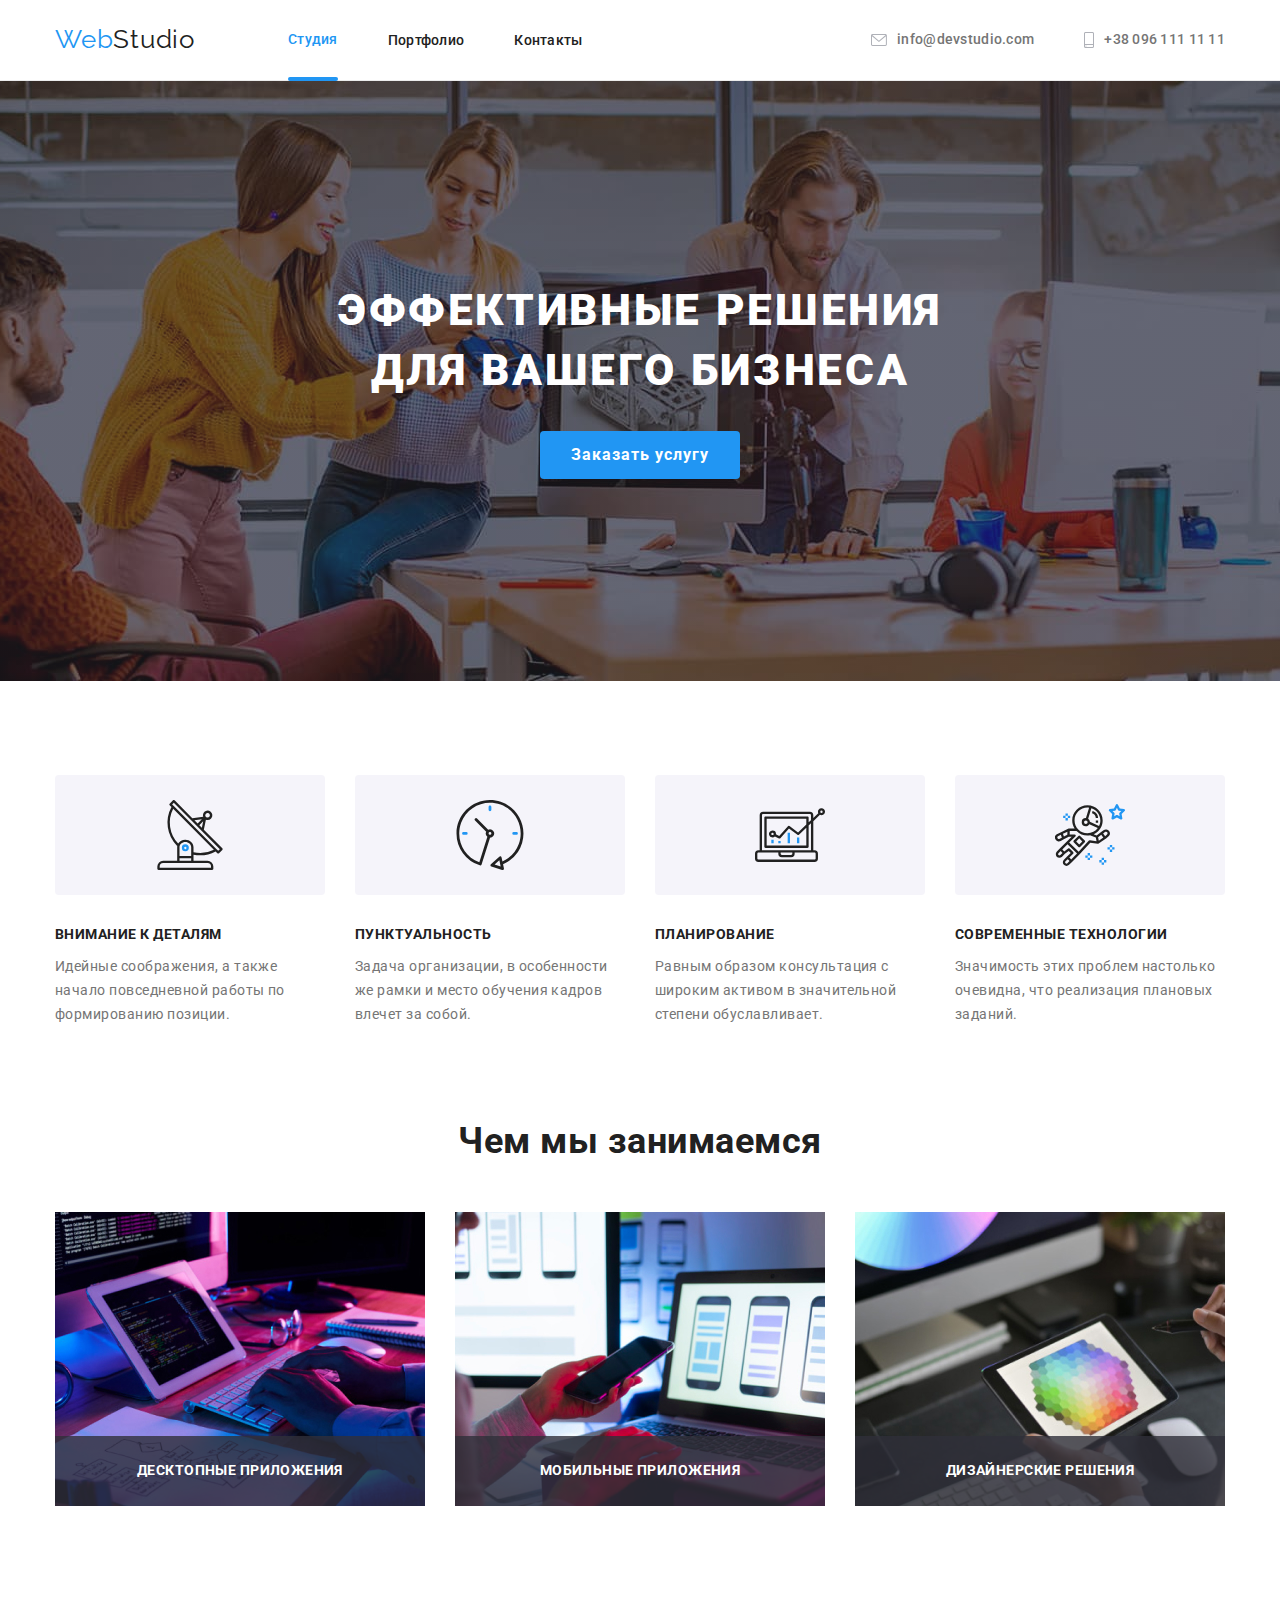
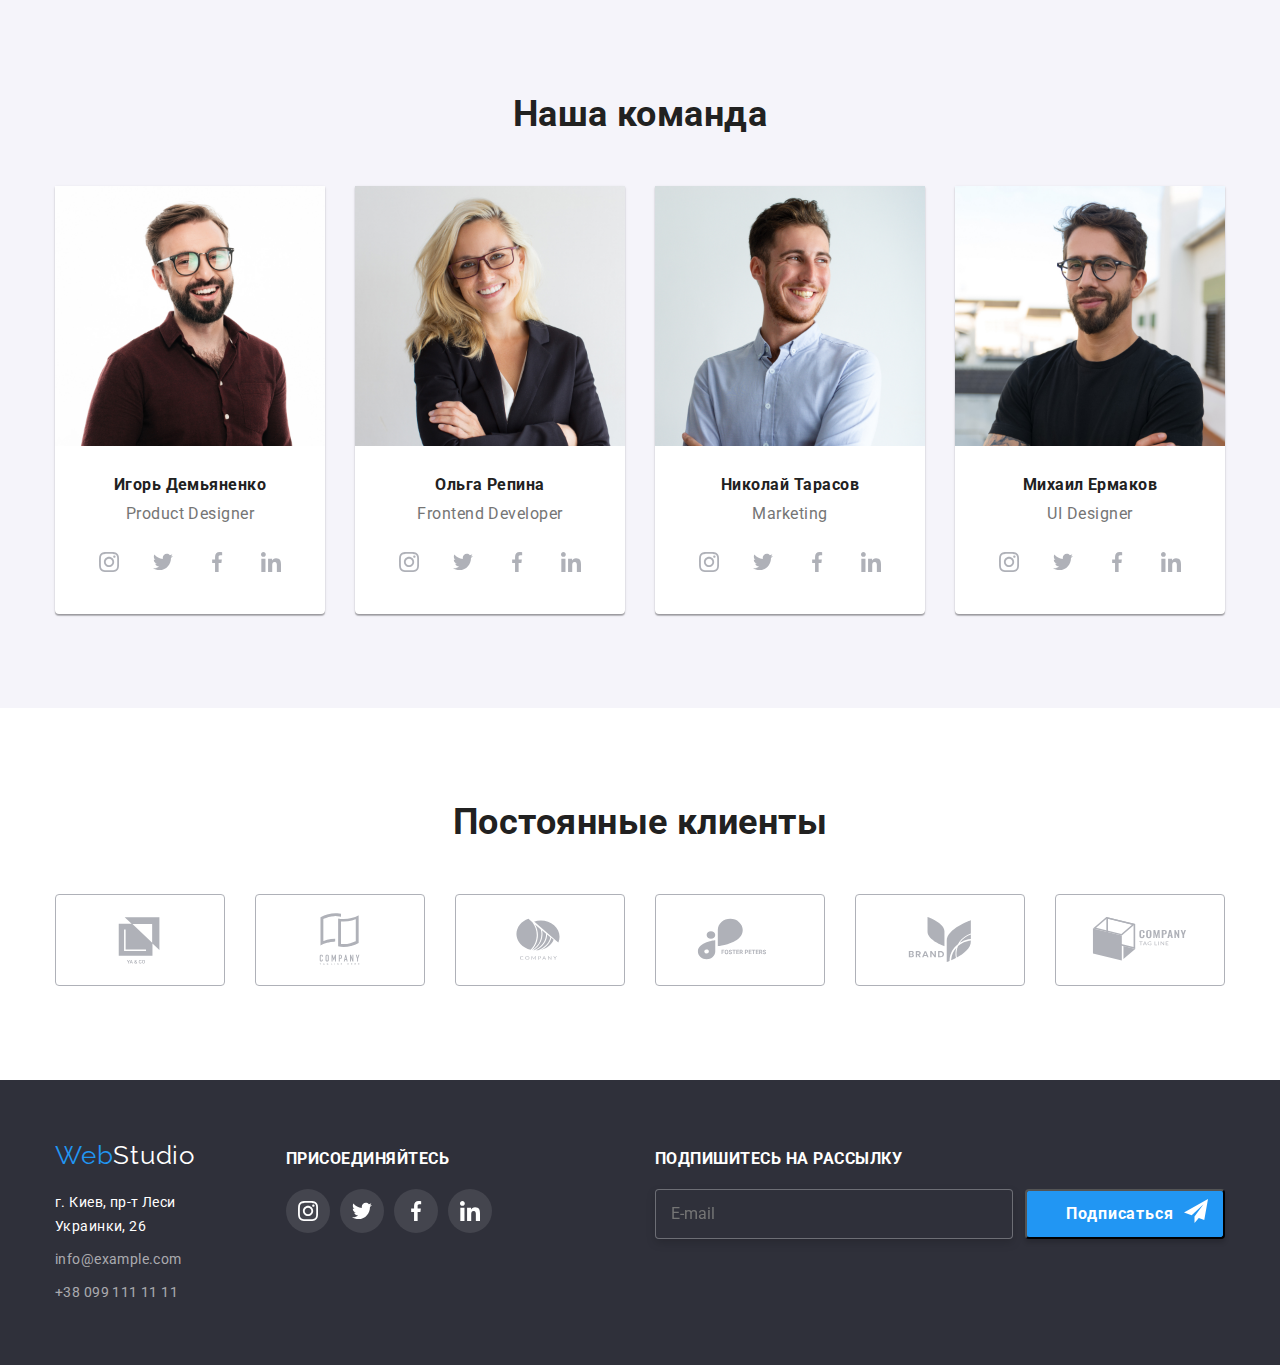
==== commit cc6a5d08: "commit" ====
--- a/index.html
+++ b/index.html
@@ -12,30 +12,30 @@
 </head>
 <body>
     <header class="header">
-        <div class="container container-header">
-            <nav class="container-header">
-                <a href="index.html" class="logo header-logo">
-                    Web<span class="logo-text-black">Studio</span>
+        <div class="header__container container">
+            <nav class="header__container">
+                <a href="index.html" class="header__logo logo">
+                    Web<span class="header__logo--text">Studio</span>
                 </a>
-                <ul class="site-nav list">
-                    <li class="nav-item">
-                        <a href="" class="site-nav-item link current">Студия</a>
-                    </li>
-                    <li class="nav-item">
+                <ul class="site__nav list">
+                    <li class="site__nav--price">
+                        <a href="" class="site__nav--item link current">Студия</a>
+                    </li>
+                    <li class="site__nav--price">
                         <a href="./portfolio.html" class="link">Портфолио</a>
                     </li>
-                    <li class="nav-item">
+                    <li class="site__nav--price">
                         <a href="" class="link">Контакты</a>
                     </li>
                 </ul>
             </nav>
-            <ul class="header-wrapper list">
-                <li class="site-item ">
+            <ul class="site__contact list">
+                <li class="site__contact--item">
                     <a href="mailto:info@devstudio.com" 
-                    class="site-adress" 
+                    class="site__contact--adress" 
                     rel="noreferrer nofollow"
                     aria-label="mail">
-                        <svg class="icon-adress" width="16" height="12">
+                        <svg class="site__contact--icon" width="16" height="12">
                             <use href="./img/icon/symbol-defs.svg#icon-envelope"></use>
                         </svg>
                         <span>info@devstudio.com</span>
@@ -43,10 +43,10 @@
                 </li>
                 <li>
                     <a href="tel:+380961111111"
-                    class="site-adress"
+                    class="site__contact--adress"
                     rel="noreferrer nofollow"
                     aria-label="mail">
-                        <svg class="icon-adress" width="10" height="16">
+                        <svg class="site__contact--icon" width="10" height="16">
                             <use href="./img/icon/symbol-defs.svg#icon-smartphone"></use>
                         </svg>
                         <span>+38 096 111 11 11</span>
@@ -59,56 +59,56 @@
         <!--Заказ услуги-->
         <section class="service section overlay">
             <div class="container "> 
-                <h1 class="el-title">
+                <h1 class="service__title">
                     Эффективные решения для вашего бизнеса
                 </h1>
-                <button type="button" class="btn" data-modal-open>Заказать услугу</button>
+                <button type="button" class="service__btn" data-modal-open>Заказать услугу</button>
             </div>
             <div class="backdrop is-hidden" data-modal>
                 <div class="modal">
-                    <button type="button" class="modal-button" data-modal-close>
-                        <svg class="modal-close" width="11" height="11" >
+                    <button type="button" class="modal__btn" data-modal-close>
+                        <svg class="modal__close" width="11" height="11" >
                             <use href="./img/icon/symbol-defs.svg#icon-Vector-1"></use>
                         </svg>
                     </button>
                     <form>
-                        <h2 class="form-title">Оставьте свои данные, мы вам перезвоним</h2>
-                        <div class="form-modal" role="group">
+                        <h2 class="form__title">Оставьте свои данные, мы вам перезвоним</h2>
+                        <div class="form__modal" role="group">
                             <!-- 1 форма -->
-                            <div class="form-author">
-                                <label class="form-name" for="name">
-                                    <span class="form-name">Имя</span>
+                            <div class="form__author">
+                                <label class="form__name" for="name">
+                                    <span class="form__name">Имя</span>
                                 </label>
-                                <svg class="form-icon" width="18" height="18">
+                                <svg class="form__icon" width="18" height="18">
                                     <use href="./img/icon/symbol-defs.svg#icon-person-black"></use>
                                 </svg>
                                 <input class="" type="text" name="name" id="name" />
                             </div>
                             <!-- 2 форма -->
-                            <div class="form-author">
-                                <label class="form-name" for="tel">
-                                    <span class="form-name">Телефон</span>
+                            <div class="form__author">
+                                <label class="form__name" for="tel">
+                                    <span class="form__name">Телефон</span>
                                 </label>
-                                <svg class="form-icon" width="18" height="18">
+                                <svg class="form__icon" width="18" height="18">
                                     <use href="./img/icon/symbol-defs.svg#icon-phone"></use>
                                 </svg>
                                 <input class="" type="tel" name="tel" id="tel" />
                             </div>
                             <!-- 3 форма -->
-                            <div class="form-author">
-                                <label class="form-name" for="email">
-                                    <span class="form-name">Почта</span>
+                            <div class="form__author">
+                                <label class="form__name" for="email">
+                                    <span class="form__name">Почта</span>
                                 </label>
-                                <svg class="form-icon" width="18" height="18">
+                                <svg class="form__icon" width="18" height="18">
                                     <use href="./img/icon/symbol-defs.svg#icon-sms"></use>
                                 </svg>
                                 <input class="" type="email" name="email" id="email"/>
                             </div>
                             <!-- Коментарии -->
-                            <div class="form-author">
+                            <div class="form__author">
                                 <label for="comments">
-                                    <span class="form-name">Коментарии</span>
-                                    <textarea class="form-textarea" name="comments" id="comments" placeholder="Введите текст"></textarea>
+                                    <span class="form__name">Коментарии</span>
+                                    <textarea class="form__textarea" name="comments" id="comments" placeholder="Введите текст"></textarea>
                                 </label>
                             </div>
                         </div>
@@ -122,7 +122,7 @@
                             </label>
                         </div>
 
-                        <button class="button form-button" type="submit">Отправить</button>
+                        <button class="button form__button" type="submit">Отправить</button>
 
                     </form>                           
                 </div>
@@ -132,36 +132,36 @@
         <section class="organization section">
             <div class="container">
                 <h2 class="visually-hidden">Организационные моменты</h2>
-                <ul class="organization-list list">
-                    <li class="organization-item icon-item antenna">
-                        <h3 class="organization-title">
+                <ul class="organization__list list">
+                    <li class="organization__price org__icon icon-antenna">
+                        <h3 class="organization__title">
                             Внимание к деталям
                         </h3>
-                        <p class="organization-text">
+                        <p class="organization__text">
                             Идейные соображения, а также начало повседневной работы по формированию позиции.
                         </p>
                     </li>
-                    <li class="organization-item icon-item icon-clock">
-                        <h3 class="organization-title">
+                    <li class="organization__price org__icon icon-clock">
+                        <h3 class="organization__title">
                             Пунктуальность
                         </h3>
-                        <p class="organization-text">
+                        <p class="organization__text">
                             Задача организации, в особенности же рамки и место обучения кадров влечет за собой.
                         </p>
                     </li>
-                    <li class="organization-item icon-item icon-diagram">
-                        <h3 class="organization-title">
+                    <li class="organization__price org__icon icon-diagram">
+                        <h3 class="organization__title">
                             Планирование
                         </h3>
-                        <p class="organization-text">
+                        <p class="organization__text">
                             Равным образом консультация с широким активом в значительной степени обуславливает.
                         </p>
                     </li>
-                    <li class="organization-item icon-item icon-astronaut">
-                        <h3 class="organization-title">
+                    <li class="organization__price org__icon icon-astronaut">
+                        <h3 class="organization__title">
                             Современные технологии
                         </h3>
-                        <p class="organization-text">
+                        <p class="organization__text">
                             Значимость этих проблем настолько очевидна, что реализация плановых заданий.
                         </p>
                     </li>
@@ -171,21 +171,21 @@
         <!--Чем мы занимаемся-->
         <section class="classes section">
             <div class="container">
-                <h2 class="hero-title classes-title">
+                <h2 class="hero__title">
                     Чем мы занимаемся
                 </h2>
-                <ul class="classes-list list">
-                    <li class="classes-item classes-meta">
+                <ul class="classes__list list">
+                    <li class="classes__price classes__meta">
                         <img src="./img/studio/keyboard.jpg" alt="картинка с клавиатурой" width="370">
-                        <div class="classes-out">Десктопные приложения</div>
-                    </li>
-                    <li class="classes-item classes-meta">
+                        <div class="classes__out">Десктопные приложения</div>
+                    </li>
+                    <li class="classes__price classes__meta">
                         <img src="./img/studio/notebook.jpg" alt="картинка с ноутбуком" width="370">
-                        <div class="classes-out">Мобильные приложения</div>
-                    </li>
-                    <li class="classes-item classes-meta">
+                        <div class="classes__out">Мобильные приложения</div>
+                    </li>
+                    <li class="classes__price classes__meta">
                         <img src="./img/studio/tablet.jpg" alt="картинка с планшетом" width="370">
-                        <div class="classes-out">Дизайнерские решения</div>
+                        <div class="classes__out">Дизайнерские решения</div>
                     </li>
                 </ul>
             </div>
@@ -193,58 +193,58 @@
         <!--Наша команда-->
         <section class="team section">
             <div class="container">
-                <h2 class="hero-title">Наша команда</h2>
-                <ul class="team-list list">
-                    <li class="team-item">
+                <h2 class="hero__title">Наша команда</h2>
+                <ul class="team__list list">
+                    <li class="team__price">
                         <img src="./img/studio/igor.jpg" alt="фото Игоря" width="270">
-                        <div class="hero-team">
-                            <h3 class="hero-name">
+                        <div class="team__hero">
+                            <h3 class="team__name">
                                 Игорь Демьяненко
                             </h3>
-                            <p class="hero-text">
+                            <p class="team__position">
                                 Product Designer
                             </p>
                             <ul class="socials list">
-                                <li class="socials-item">
-                                    <a class="socials-link link"
+                                <li class="socials__price">
+                                    <a class="socials__link link"
                                         href="https://instagram.com"
                                         target="_blank" 
                                         rel="noopener noreferrer"
                                         aria-label="Instagram">
-                                        <svg class="socials-icon" width="20" height="20">
+                                        <svg class="socials__link--icon" width="20" height="20">
                                             <use href="./img/icon/symbol-defs.svg#icon-instagram"></use>
                                         </svg>
                                     </a>
                                 </li>
-                                <li class="socials-item">
-                                    <a class="socials-link link"
+                                <li class="socials__price">
+                                    <a class="socials__link link"
                                         href="https://twitter.com" 
                                         target="_blank" 
                                         rel="noopener noreferrer"
                                         aria-label="Twitter">
-                                        <svg class="socials-icon" width="20" height="20">
+                                        <svg class="socials__link--icon" width="20" height="20">
                                            <use href="./img/icon/symbol-defs.svg#icon-twitter"></use>
                                         </svg>
                                     </a>
                                 </li>
-                                <li class="socials-item">
-                                    <a class="socials-link link" 
+                                <li class="socials__price">
+                                    <a class="socials__link link" 
                                         href="https://Facebook.com" 
                                         target="_blank" 
                                         rel="noopener noreferrer"
                                         aria-label="Facebook">
-                                        <svg class="socials-icon" width="20" height="20">
+                                        <svg class="socials__link--icon" width="20" height="20">
                                             <use href="./img/icon/symbol-defs.svg#icon-facebook"></use>
                                         </svg>
                                     </a>
                                 </li>
-                                <li class="socials-item">
-                                    <a class="socials-link link" 
+                                <li class="socials__price">
+                                    <a class="socials__link link" 
                                         href="https://Linkedin.com" 
                                         target="_blank" 
                                         rel="noopener noreferrer"
                                         aria-label="Linkedin">
-                                        <svg class="socials-icon" width="20" height="20">
+                                        <svg class="socials__link--icon" width="20" height="20">
                                             <use href="./img/icon/symbol-defs.svg#icon-linkedin"></use>
                                         </svg>
                                     </a>
@@ -252,44 +252,44 @@
                             </ul>
                         </div>
                     </li>
-                    <li class="team-item">
+                    <li class="team__price">
                         <img src="./img/studio/olga.jpg" alt="фото Ольги" width="270">
-                        <div class="hero-team">
-                            <h3 class="hero-name">
+                        <div class="team__hero">
+                            <h3 class="team__name">
                                 Ольга Репина
                             </h3>
-                            <p class="hero-text">
+                            <p class="team__position">
                                 Frontend Developer
                             </p>
                             <ul class="socials list">
-                                <li class="socials-item">
-                                    <a class="socials-link link" href="https://instagram.com" target="_blank" rel="noopener noreferrer"
+                                <li class="socials__price">
+                                    <a class="socials__link link" href="https://instagram.com" target="_blank" rel="noopener noreferrer"
                                         aria-label="Instagram">
-                                        <svg class="socials-icon" width="20" height="20">
+                                        <svg class="socials__link--icon" width="20" height="20">
                                             <use href="./img/icon/symbol-defs.svg#icon-instagram"></use>
                                         </svg>
                                     </a>
                                 </li>
-                                <li class="socials-item">
-                                    <a class="socials-link link" href="https://twitter.com" target="_blank" rel="noopener noreferrer"
+                                <li class="socials__price">
+                                    <a class="socials__link link" href="https://twitter.com" target="_blank" rel="noopener noreferrer"
                                         aria-label="Twitter">
-                                        <svg class="socials-icon" width="20" height="20">
+                                        <svg class="socials__link--icon" width="20" height="20">
                                             <use href="./img/icon/symbol-defs.svg#icon-twitter"></use>
                                         </svg>
                                     </a>
                                 </li>
-                                <li class="socials-item">
-                                    <a class="socials-link link" href="https://Facebook.com" target="_blank" rel="noopener noreferrer"
+                                <li class="socials__price">
+                                    <a class="socials__link link" href="https://Facebook.com" target="_blank" rel="noopener noreferrer"
                                         aria-label="Facebook">
-                                        <svg class="socials-icon" width="20" height="20">
+                                        <svg class="socials__link--icon" width="20" height="20">
                                             <use href="./img/icon/symbol-defs.svg#icon-facebook"></use>
                                         </svg>
                                     </a>
                                 </li>
-                                <li class="socials-item">
-                                    <a class="socials-link link" href="https://Linkedin.com" target="_blank" rel="noopener noreferrer"
+                                <li class="socials__price">
+                                    <a class="socials__link link" href="https://Linkedin.com" target="_blank" rel="noopener noreferrer"
                                         aria-label="Linkedin">
-                                        <svg class="socials-icon" width="20" height="20">
+                                        <svg class="socials__link--icon" width="20" height="20">
                                             <use href="./img/icon/symbol-defs.svg#icon-linkedin"></use>
                                         </svg>
                                     </a>
@@ -297,44 +297,44 @@
                             </ul>
                         </div>
                     </li>
-                    <li class="team-item">
+                    <li class="team__price">
                         <img src="./img/studio/nikolay.jpg" alt="фото Николая" width="270">
-                        <div class="hero-team">
-                            <h3 class="hero-name">
+                        <div class="team__hero">
+                            <h3 class="team__name">
                                 Николай Тарасов
                             </h3>
-                            <p class="hero-text">
+                            <p class="team__position">
                                 Marketing
                             </p>
                             <ul class="socials list">
-                                <li class="socials-item">
-                                    <a class="socials-link link" href="https://instagram.com" target="_blank" rel="noopener noreferrer"
+                                <li class="socials__price">
+                                    <a class="socials__link link" href="https://instagram.com" target="_blank" rel="noopener noreferrer"
                                         aria-label="Instagram">
-                                        <svg class="socials-icon" width="20" height="20">
+                                        <svg class="socials__link--icon" width="20" height="20">
                                             <use href="./img/icon/symbol-defs.svg#icon-instagram"></use>
                                         </svg>
                                     </a>
                                 </li>
-                                <li class="socials-item">
-                                    <a class="socials-link link" href="https://twitter.com" target="_blank" rel="noopener noreferrer"
+                                <li class="socials__price">
+                                    <a class="socials__link link" href="https://twitter.com" target="_blank" rel="noopener noreferrer"
                                         aria-label="Twitter">
-                                        <svg class="socials-icon" width="20" height="20">
+                                        <svg class="socials__link--icon" width="20" height="20">
                                             <use href="./img/icon/symbol-defs.svg#icon-twitter"></use>
                                         </svg>
                                     </a>
                                 </li>
-                                <li class="socials-item">
-                                    <a class="socials-link link" href="https://Facebook.com" target="_blank" rel="noopener noreferrer"
+                                <li class="socials__price">
+                                    <a class="socials__link link" href="https://Facebook.com" target="_blank" rel="noopener noreferrer"
                                         aria-label="Facebook">
-                                        <svg class="socials-icon" width="20" height="20">
+                                        <svg class="socials__link--icon" width="20" height="20">
                                             <use href="./img/icon/symbol-defs.svg#icon-facebook"></use>
                                         </svg>
                                     </a>
                                 </li>
-                                <li class="socials-item">
-                                    <a class="socials-link link" href="https://Linkedin.com" target="_blank" rel="noopener noreferrer"
+                                <li class="socials__price">
+                                    <a class="socials__link link" href="https://Linkedin.com" target="_blank" rel="noopener noreferrer"
                                         aria-label="Linkedin">
-                                        <svg class="socials-icon" width="20" height="20">
+                                        <svg class="socials__link--icon" width="20" height="20">
                                             <use href="./img/icon/symbol-defs.svg#icon-linkedin"></use>
                                         </svg>
                                     </a>
@@ -342,44 +342,44 @@
                             </ul>
                         </div>
                     </li>
-                    <li class="team-item">
+                    <li class="team__price">
                         <img src="./img/studio/michail.jpg" alt="фото Михаила" width="270">
-                        <div class="hero-team">
-                            <h3 class="hero-name">
+                        <div class="team__hero">
+                            <h3 class="team__name">
                                 Михаил Ермаков
                             </h3>
-                            <p class="hero-text">
+                            <p class="team__position">
                                 UI Designer
                             </p>
                             <ul class="socials list">
-                                <li class="socials-item">
-                                    <a class="socials-link link" href="https://instagram.com" target="_blank" rel="noopener noreferrer"
+                                <li class="socials__price">
+                                    <a class="socials__link link" href="https://instagram.com" target="_blank" rel="noopener noreferrer"
                                         aria-label="Instagram">
-                                        <svg class="socials-icon" width="20" height="20">
+                                        <svg class="socials__link--icon" width="20" height="20">
                                             <use href="./img/icon/symbol-defs.svg#icon-instagram"></use>
                                         </svg>
                                     </a>
                                 </li>
-                                <li class="socials-item">
-                                    <a class="socials-link link" href="https://twitter.com" target="_blank" rel="noopener noreferrer"
+                                <li class="socials__price">
+                                    <a class="socials__link link" href="https://twitter.com" target="_blank" rel="noopener noreferrer"
                                         aria-label="Twitter">
-                                        <svg class="socials-icon" width="20" height="20">
+                                        <svg class="socials__link--icon" width="20" height="20">
                                             <use href="./img/icon/symbol-defs.svg#icon-twitter"></use>
                                         </svg>
                                     </a>
                                 </li>
-                                <li class="socials-item">
-                                    <a class="socials-link link" href="https://Facebook.com" target="_blank" rel="noopener noreferrer"
+                                <li class="socials__price">
+                                    <a class="socials__link link" href="https://Facebook.com" target="_blank" rel="noopener noreferrer"
                                         aria-label="Facebook">
-                                        <svg class="socials-icon" width="20" height="20">
+                                        <svg class="socials__link--icon" width="20" height="20">
                                             <use href="./img/icon/symbol-defs.svg#icon-facebook"></use>
                                         </svg>
                                     </a>
                                 </li>
-                                <li class="socials-item">
-                                    <a class="socials-link link" href="https://Linkedin.com" target="_blank" rel="noopener noreferrer"
+                                <li class="socials__price">
+                                    <a class="socials__link link" href="https://Linkedin.com" target="_blank" rel="noopener noreferrer"
                                         aria-label="Linkedin">
-                                        <svg class="socials-icon" width="20" height="20">
+                                        <svg class="socials__link--icon" width="20" height="20">
                                             <use href="./img/icon/symbol-defs.svg#icon-linkedin"></use>
                                         </svg>
                                     </a>
@@ -393,64 +393,64 @@
         <!--Постоянные клиенты-->
         <section class="partners section">
             <div class="container">
-                <h2 class="hero-title">Постоянные клиенты</h2>
-                <ul class="partners-list list">
-                    <li class="partners-item">
-                        <a class="partners-link link" href=""
+                <h2 class="hero__title">Постоянные клиенты</h2>
+                <ul class="partners__list list">
+                    <li class="partners__price">
+                        <a class="partners__link link" href=""
                             target="_blank" 
                             rel="noopener noreferrer"
                             aria-label="">
-                            <svg class="partners-icon" width="106" height="60">
+                            <svg class="partners__icon" width="106" height="60">
                                 <use href="./img/icon/symbol-defs.svg#icon-Logo" ></use>
                             </svg>
                         </a>
                     </li>
-                    <li class="partners-item">
-                        <a class="partners-link link" href=""
+                    <li class="partners__price">
+                        <a class="partners__link link" href=""
                             target="_blank" 
                             rel="noopener noreferrer" 
                             aria-label="">
-                            <svg class="partners-icon" width="106" height="60">
+                            <svg class="partners__icon" width="106" height="60">
                                 <use href="./img/icon/symbol-defs.svg#icon-Logo-1"></use>
                             </svg>
                         </a>
                     </li>
-                    <li class="partners-item">
-                        <a class="partners-link link" href=""
+                    <li class="partners__price">
+                        <a class="partners__link link" href=""
                             target="_blank" 
                             rel="noopener noreferrer" 
                             aria-label="">
-                            <svg class="partners-icon" width="106" height="60">
+                            <svg class="partners__icon" width="106" height="60">
                                 <use href="./img/icon/symbol-defs.svg#icon-Logo-2"></use>
                             </svg>
                         </a>
                     </li>
-                    <li class="partners-item">
-                        <a class="partners-link link" href=""
+                    <li class="partners__price">
+                        <a class="partners__link link" href=""
                             target="_blank" 
                             rel="noopener noreferrer" 
                             aria-label="">
-                            <svg class="partners-icon" width="106" height="60">
+                            <svg class="partners__icon" width="106" height="60">
                                 <use href="./img/icon/symbol-defs.svg#icon-Logo-3"></use>
                             </svg>
                         </a>
                     </li>
-                    <li class="partners-item">
-                        <a class="partners-link link" href="" 
+                    <li class="partners__price">
+                        <a class="partners__link link" href="" 
                             target="_blank" 
                             rel="noopener noreferrer" 
                             aria-label="">
-                            <svg class="partners-icon" width="106" height="60">
+                            <svg class="partners__icon" width="106" height="60">
                                 <use href="./img/icon/symbol-defs.svg#icon-Logo-4"></use>
                             </svg>
                         </a>
                     </li>
-                    <li class="partners-item">
-                        <a class="partners-link link" href=""
+                    <li class="partners__price">
+                        <a class="partners__link link" href=""
                             target="_blank" 
                             rel="noopener noreferrer" 
                             aria-label="">
-                            <svg class="partners-icon" width="106" height="60">
+                            <svg class="partners__icon" width="106" height="60">
                                 <use href="./img/icon/symbol-defs.svg#icon-Logo-5"></use>
                             </svg>
                         </a>
@@ -459,59 +459,59 @@
             </div>
         </section>
     </main>
-    <footer class="page-footer">
-        <div class="container footer-box">
-            <div class="footer-container">
+    <footer class="page__footer">
+        <div class="container footer__box">
+            <div class="footer__container">
                 <a href="index.html" class="logo">
-                    Web<span class="logo-text-white">Studio</span>
+                    Web<span class="footer__logo--text">Studio</span>
                 </a>
-                <address class="footer-list">
+                <address class="address__list">
                     <ul class="list">
-                        <li class="footer-adress">
-                            <a href="/" class="page-card">
+                        <li class="adress__price">
+                            <a href="/" class="page__card">
                                 г. Киев, пр-т Леси Украинки, 26
                             </a>
                         </li>
-                        <li class="footer-adress">
-                            <a href="mailto:info@example.com" class="page-adress">info@example.com</a>
+                        <li class="adress__price">
+                            <a href="mailto:info@example.com" class="page__adress">info@example.com</a>
                         </li>
-                        <li class="footer-adress">
-                            <a href="tel:+380991111111" class="page-adress">+38 099 111 11 11</a>
+                        <li class="adress__price">
+                            <a href="tel:+380991111111" class="page__adress">+38 099 111 11 11</a>
                         </li>
                     </ul>
                 </address>
             </div>
-            <div class="footer-social">
-                <h3 class="footer-hero-name">присоединяйтесь</h3>
-                <ul class="footer-socials list">
-                    <li class="footer-socials-item">
-                        <a class="footer-socials-link link" href="https://instagram.com" target="_blank" rel="noopener noreferrer"
+            <div class="footer__container">
+                <h3 class="footer__hero--name">присоединяйтесь</h3>
+                <ul class="footer__socials list">
+                    <li class="footer__socials--item">
+                        <a class="footer__socials--link link" href="https://instagram.com" target="_blank" rel="noopener noreferrer"
                             aria-label="Instagram">
-                            <svg class="footer-socials-icon" width="20" height="20">
+                            <svg class="footer__socials--icon" width="20" height="20">
                                 <use href="./img/icon/symbol-defs.svg#icon-instagram"></use>
                             </svg>
                         </a>
                     </li>
-                    <li class="footer-socials-item">
-                        <a class="footer-socials-link link" href="https://twitter.com" target="_blank" rel="noopener noreferrer"
+                    <li class="footer__socials--item">
+                        <a class="footer__socials--link link" href="https://twitter.com" target="_blank" rel="noopener noreferrer"
                             aria-label="Twitter">
-                            <svg class="footer-socials-icon" width="20" height="20">
+                            <svg class="footer__socials--icon" width="20" height="20">
                                 <use href="./img/icon/symbol-defs.svg#icon-twitter"></use>
                             </svg>
                         </a>
                     </li>
-                    <li class="footer-socials-item">
-                        <a class="footer-socials-link link" href="https://Facebook.com" target="_blank" rel="noopener noreferrer"
+                    <li class="footer__socials--item">
+                        <a class="footer__socials--link link" href="https://Facebook.com" target="_blank" rel="noopener noreferrer"
                             aria-label="Facebook">
-                            <svg class="footer-socials-icon" width="20" height="20">
+                            <svg class="footer__socials--icon" width="20" height="20">
                                 <use href="./img/icon/symbol-defs.svg#icon-facebook"></use>
                             </svg>
                         </a>
                     </li>
-                    <li class="footer-socials-item">
-                        <a class="footer-socials-link link" href="https://Linkedin.com" target="_blank" rel="noopener noreferrer"
+                    <li class="footer__socials--item">
+                        <a class="footer__socials--link link" href="https://Linkedin.com" target="_blank" rel="noopener noreferrer"
                             aria-label="Linkedin">
-                            <svg class="footer-socials-icon" width="20" height="20">
+                            <svg class="footer__socials--icon" width="20" height="20">
                                 <use href="./img/icon/symbol-defs.svg#icon-linkedin"></use>
                             </svg>
                         </a>
@@ -519,12 +519,12 @@
                 </ul>
             </div>
             <form class="form">
-                <p class="footer-hero-name">Подпишитесь на рассылку</p>
-                <div class="footer-form-container">
-                    <input class="footer-form-email" type="email" name="mail" id="mail" placeholder="E-mail" />
+                <p class="footer__hero--name">Подпишитесь на рассылку</p>
+                <div class="footer__form--container">
+                    <input class="footer__form--email" type="email" name="mail" id="mail" placeholder="E-mail" />
                     <button type="button" class="button">
-                        <span class="footer-form-text"> Подписаться</span>
-                        <svg class="footer-form-send" width="24" height="24">
+                        <span class="footer__hero--text"> Подписаться</span>
+                        <svg class="footer__form--send" width="24" height="24">
                             <use href="./img/icon/symbol-defs.svg#icon-send"></use>
                         </svg>
                     </button>
--- a/css/styles.css
+++ b/css/styles.css
@@ -102,7 +102,7 @@
   border-bottom: 1px solid #ececec;
 }
 
-.container-header {
+.header__container {
   display: flex;
   align-items: center;
 }
@@ -117,28 +117,24 @@
   color: var(--accent-color);
 }
 
-.header-logo {
+.header__logo {
   margin-right: 93px;
 }
 
-.logo-text-black {
+.header__logo--text {
   color: var(--title-text-color);
-}
-
-.logo-text-white {
-  color: var(--white-color);
 }
 
 .logo:focus {
   color: #212121;
 }
 
-.site-nav {
-  display: flex;
-  align-items: center;
-}
-
-.site-nav .link {
+.site__nav {
+  display: flex;
+  align-items: center;
+}
+
+.site__nav .link {
   font-weight: 500;
   font-size: 14px;
   line-height: 1.14;
@@ -152,16 +148,16 @@
   color: var(--title-text-color);
 }
 
-.site-nav .link:hover,
-.site-nav .link:focus {
+.site__nav .link:hover,
+.site__nav .link:focus {
   color: var(--accent-color);
 }
 
-.site-nav .current {
+.site__nav .current {
   color: var(--accent-color);
 }
 
-.site-nav-item {
+.site__nav--item {
   position: relative;
   display: block;
   padding: 32px 0 32px 0;
@@ -185,21 +181,21 @@
   opacity: 1;
 }
 
-.nav-item:not(:last-child) {
+.site__nav--price:not(:last-child) {
   margin-right: 50px;
 }
 
-.header-wrapper {
+.site__contact {
   display: flex;
   align-items: center;
   margin-left: auto;
 }
 
-.site-item {
+.site__contact--item {
   margin-right: 50px;
 }
 
-.site-adress {
+.site__contact--adress {
   display: flex;
   align-items: center;
 
@@ -216,12 +212,12 @@
   color: var(--primary-text-color);
 }
 
-.site-adress:hover,
-.site-adress:focus {
+.site__contact--adress:hover,
+.site__contact--adress:focus {
   color: var(--accent-color);
 }
 
-.icon-adress {
+.site__contact--icon {
   margin-right: 10px;
   fill: #afb1b8;
 
@@ -230,14 +226,14 @@
   transition-timing-function: var(--time-function);
 }
 
-.site-adress:hover .icon-adress,
-.site-adress:focus .icon-adress {
+.site__contact--adress:hover .site__contact--icon,
+.site__contact--adress:focus .site__contact--icon {
   fill: var(--accent-color);
 }
 
 /* блок main */
 
-.hero-title {
+.hero__title {
   margin-bottom: 50px;
 
   font-weight: 700;
@@ -272,7 +268,7 @@
   background-size: cover;
 }
 
-.el-title {
+.service__title {
   width: 696px;
   margin-right: auto;
   margin-left: auto;
@@ -287,7 +283,7 @@
   color: var(--white-color);
 }
 
-.btn {
+.service__btn {
   display: inline-block;
   border: 1px solid transparent;
   border-radius: 4px;
@@ -339,7 +335,7 @@
   background: var(--white-color);
 }
 
-.modal-button {
+.modal__btn {
   position: absolute;
   top: 8px;
   right: 8px;
@@ -355,18 +351,18 @@
   transition-timing-function: var(--time-function);
 }
 
-.modal-close {
+.modal__close {
   cursor: pointer;
 }
 
-.modal-button:hover,
-.modal-button:focus {
+.modal__btn:hover,
+.modal__btn:focus {
   fill: var(--accent-color);
 }
 
 /* modal-form block */
 
-.form-title {
+.form__title {
   padding-top: 40px;
   padding-bottom: 12px;
 
@@ -380,17 +376,17 @@
   color: var(--title-text-color);
 }
 
-.form-modal {
+.form__modal {
   padding-right: 40px;
   padding-left: 40px;
 }
 
-.form-author {
+.form__author {
   position: relative;
   margin-bottom: 10px;
 }
 
-.form-author input {
+.form__author input {
   margin-top: 4px;
   padding-left: 42px;
   width: 448px;
@@ -402,8 +398,8 @@
   outline: none;
 }
 
-.form-author input:hover,
-.form-author input:focus {
+.form__author input:hover,
+.form__author input:focus {
   border-color: var(--accent-color);
 
   transition-property: border-color;
@@ -411,7 +407,7 @@
   transition-timing-function: var(--time-function);
 }
 
-.form-author input:focus-visible {
+.form__author input:focus-visible {
   border-color: var(--accent-color);
 
   transition-property: border-color;
@@ -419,8 +415,8 @@
   transition-timing-function: var(--time-function);
 }
 
-.form-author:hover .form-icon,
-.form-author:focus .form-icon {
+.form__author:hover .form__icon,
+.form__author:focus .form__icon {
   fill: var(--accent-color);
 
   border-color: var(--accent-color);
@@ -430,7 +426,7 @@
   transition-timing-function: var(--time-function);
 }
 
-.form-name {
+.form__name {
   display: flex;
   padding-bottom: 4px;
   
@@ -444,7 +440,7 @@
   color: var(--primary-text-color);
 }
 
-.form-icon {
+.form__icon {
   position: absolute;
 
   top: 36px;
@@ -453,7 +449,7 @@
   height: 18px;
 }
 
-.form-author textarea {
+.form__author textarea {
   border: 1px solid rgba(33, 33, 33, 0.2);
   border-radius: 4px;
 }
@@ -464,7 +460,7 @@
   height: 120px;
 }
 
-.form-textarea {
+.form__textarea {
   margin-top: 5px;
 
   padding-top: 12px;
@@ -480,8 +476,8 @@
   color: rgba(117, 117, 117, 0.5);
 }
 
-.form-textarea:hover,
-.form-textarea:focus {
+.form__textarea:hover,
+.form__textarea:focus {
   border-color: var(--accent-color);
 
   transition-property: border-color;
@@ -546,7 +542,7 @@
   } 
 
 
-.form-button {
+.form__button {
   display: flex;
   align-items: center;
 
@@ -556,16 +552,16 @@
 
 /* блок Организационные моменты */
 
-.organization-list {
-  display: flex;
-  align-items: center;
-}
-
-.organization-item {
+.organization__list {
+  display: flex;
+  align-items: center;
+}
+
+.organization__price {
   width: 270px;
 }
 
-.icon-item::before {
+.org__icon::before {
   display: block;
   content: "";
   height: 120px;
@@ -577,7 +573,7 @@
   border-radius: 4px;
 }
 
-.antenna::before {
+.icon-antenna::before {
   background-image: url("../img/icon/antenna.svg");
 }
 
@@ -593,11 +589,11 @@
   background-image: url("../img/icon/astronaut.svg");
 }
 
-.organization-item:not(:last-child) {
+.organization__price:not(:last-child) {
   margin-right: 30px;
 }
 
-.organization-title {
+.organization__title {
   margin-bottom: 10px;
 
   font-weight: 700;
@@ -606,7 +602,7 @@
   text-transform: uppercase;
 }
 
-.organization-text {
+.organization__text {
   font-size: 14px;
   line-height: 1.71;
 
@@ -619,20 +615,20 @@
   padding-top: 0px;
 }
 
-.classes-list {
-  display: flex;
-  align-items: center;
-}
-
-.classes-item:not(:last-child) {
+.classes__list {
+  display: flex;
+  align-items: center;
+}
+
+.classes__price:not(:last-child) {
   margin-right: 30px;
 }
 
-.classes-meta {
+.classes__meta {
   position: relative;
 }
 
-.classes-out {
+.classes__out {
   position: absolute;
   bottom: 0;
   right: 0;
@@ -659,27 +655,27 @@
   background-color: #f5f4fa;
 }
 
-.team-list {
-  display: flex;
-  align-items: center;
-}
-
-.team-item {
+.team__list {
+  display: flex;
+  align-items: center;
+}
+
+.team__price {
   background: var(--white-color);
   box-shadow: 0px 1px 3px rgba(0, 0, 0, 0.12), 0px 1px 1px rgba(0, 0, 0, 0.14),
     0px 2px 1px rgba(0, 0, 0, 0.2);
   border-radius: 0px 0px 4px 4px;
 }
 
-.team-item:not(:last-child) {
+.team__price:not(:last-child) {
   margin-right: 30px;
 }
 
-.hero-team {
+.team__hero {
   padding: 30px 0px 30px 0px;
 }
 
-.hero-name {
+.team__name {
   margin-bottom: 10px;
   font-weight: 700;
   font-size: 16px;
@@ -689,7 +685,7 @@
   color: var(--title-text-color);
 }
 
-.hero-text {
+.team__position {
   font-size: 16px;
   line-height: 1.18;
   text-align: center;
@@ -704,11 +700,11 @@
   margin-top: 16px;
 }
 
-.socials-item:not(:last-child) {
+.socials__price:not(:last-child) {
   margin-right: 10px;
 }
 
-.socials-link {
+.socials__link {
   display: flex;
   align-items: center;
   justify-content: center;
@@ -723,12 +719,12 @@
   background-color: #fff;
 }
 
-.socials-link:hover,
-.socials-link:focus {
+.socials__link:hover,
+.socials__link:focus {
   background-color: var(--accent-color);
 }
 
-.socials-icon {
+.socials__link--icon {
   fill: #afb1b8;
 
   transition-property: fill;
@@ -736,25 +732,25 @@
   transition-timing-function: var(--time-function);
 }
 
-.socials-link:hover .socials-icon,
-.socials-link:focus .socials-icon {
+.socials__link:hover .socials__link--icon,
+.socials__link:focus .socials__link--icon {
   fill: var(--white-color);
 }
 
 /* блок Партнеры */
 
-.partners-list {
+.partners__list {
   display: flex;
   align-items: center;
   justify-content: center;
   margin-top: 50px;
 }
 
-.partners-item:not(:last-child) {
+.partners__price:not(:last-child) {
   margin-right: 30px;
 }
 
-.partners-link {
+.partners__link {
   display: flex;
   align-items: center;
   justify-content: center;
@@ -770,36 +766,36 @@
   transition-timing-function: var(--time-function);
 }
 
-.partners-item:hover .partners-link,
-.partners-item:focus .partners-link {
+.partners__price:hover .partners__link,
+.partners__price:focus .partners__link {
   border: 1px solid var(--accent-color);
 }
 
-.partners-icon {
+.partners__icon {
   fill: #afb1b8;
   transition-property: fill;
   transition-duration: var(--time-for-hover);
   transition-timing-function: var(--time-function);
 }
 
-.partners-link:hover .partners-icon,
-.partners-link:focus .partners-icon {
+.partners__link:hover .partners__icon,
+.partners__link:focus .partners__icon {
   fill: var(--accent-color);
 }
 
 /* блок из портфолио, оформление кнопок */
 
-.gallery-list {
+.gallery__list {
   display: flex;
   justify-content: center;
   margin-bottom: 50px;
 }
 
-.gallery-button:not(:last-child) {
+.gallery__button:not(:last-child) {
   margin-right: 8px;
 }
 
-.promo-btns {
+.promo__btns {
   display: inline-block;
   border: 1px solid transparent;
   border-radius: 4px;
@@ -820,8 +816,8 @@
   color: var(--title-text-color);
 }
 
-.promo-btns:hover,
-.promo-btns:focus {
+.promo__btns:hover,
+.promo__btns:focus {
   color: var(--white-color);
   background-color: var(--accent-color);
 
@@ -829,25 +825,25 @@
     1px 4px 6px rgba(0, 0, 0, 0.16);
 }
 
-.gallery-menu {
+.portfolio {
   display: flex;
   flex-wrap: wrap;
 }
 
-.gallery-item {
+.portfolio__list {
   margin-bottom: 30px;
   margin-right: 30px;
 }
 
-.gallery-item:nth-child(3n) {
+.portfolio__list:nth-child(3n) {
   margin-right: 0;
 }
 
-.gallery-item:nth-last-child(-n + 3) {
+.portfolio__list:nth-last-child(-n + 3) {
   margin-bottom: 0px;
 }
 
-.gallery-site {
+.portfolio__site {
   display: block;
   width: 370px;
   height: 404px;
@@ -860,25 +856,25 @@
   color: var(--title-text-color);
 }
 
-.gallery-site:hover,
-.gallery-site:focus {
+.portfolio__site:hover,
+.portfolio__site:focus {
   background: #ffffff;
 
   box-shadow: 0px 1px 1px rgba(0, 0, 0, 0.12), 0px 4px 4px rgba(0, 0, 0, 0.06),
     1px 4px 6px rgba(0, 0, 0, 0.16);
 }
 
-.gallery-site:hover .gallery-overlay {
+.portfolio__site:hover .portfolio__overlay {
   transform: translateY(-100%);
   opacity: 1;
 }
 
-.gallery-thumb {
+.portfolio__thumb {
   position: relative;
   overflow: hidden;
 }
 
-.gallery-overlay {
+.portfolio__overlay {
   position: absolute;
   width: 370px;
   margin-left: auto;
@@ -900,13 +896,13 @@
   transition-timing-function: var(--time-function);
 }
 
-.hero-gallery {
+.widget {
   padding: 20px 24px 20px 24px;
   border: 1px solid #eeeeee;
   border-top: none;
 }
 
-.gallery-title {
+.widget__title {
   margin-bottom: 4px;
   font-weight: 700;
   font-size: 18px;
@@ -916,7 +912,7 @@
   color: var(--title-text-color);
 }
 
-.gallery-text {
+.widget__text {
   font-size: 16px;
   line-height: 1.88;
 
@@ -925,31 +921,35 @@
 
 /* блок футер */
 
-.page-footer {
+.page__footer {
   background-color: var(--footer-color);
   padding-top: 60px;
   padding-bottom: 60px;
 }
 
-.footer-box {
+.footer__box {
   display: flex;
   align-items: baseline;
 }
 
-.footer-container {
+.footer__container {
   display: block;
   margin-right: 70px;
 }
 
-.footer-list {
+.footer__logo--text {
+  color: var(--white-color);
+}
+
+.address__list {
   margin-top: 20px;
 }
 
-.footer-adress:not(:last-child) {
+.adress__price:not(:last-child) {
   margin-bottom: 9px;
 }
 
-.page-card {
+.page__card {
   font-size: 14px;
   font-style: normal;
   line-height: 1.71;
@@ -959,7 +959,7 @@
   color: var(--white-color);
 }
 
-.page-adress {
+.page__adress {
   font-size: 14px;
   font-style: normal;
   line-height: 1.71;
@@ -973,12 +973,12 @@
   color: rgba(255, 255, 255, 0.6);
 }
 
-.page-adress:hover,
-.page-adress:focus {
+.page__adress:hover,
+.page__adress:focus {
   color: var(--accent-color);
 }
 
-.footer-hero-name {
+.footer__hero--name {
   margin-bottom: 20px;
   font-weight: 700;
   font-size: 16px;
@@ -988,17 +988,17 @@
   color: var(--white-color);
 }
 
-.footer-socials {
+.footer__socials {
   display: flex;
   align-items: center;
   justify-content: center;
 }
 
-.footer-socials-item:not(:last-child) {
+.footer__socials--item:not(:last-child) {
   margin-right: 10px;
 }
 
-.footer-socials-link {
+.footer__socials--link {
   display: flex;
   align-items: center;
   justify-content: center;
@@ -1013,12 +1013,12 @@
   background: rgba(255, 255, 255, 0.1);
 }
 
-.footer-socials-link:hover,
-.footer-socials-link:focus {
+.footer__socials--link:hover,
+.footer__socials--link:focus {
   background-color: var(--accent-color);
 }
 
-.footer-socials-icon {
+.footer__socials--icon {
   transition-property: fill;
   transition-duration: var(--time-for-hover);
   transition-timing-function: var(--time-function);
@@ -1026,8 +1026,8 @@
   fill: var(--white-color);
 }
 
-.footer-socials-link:hover,
-.footer-socials-link:focus .socials-icon {
+.footer__socials--link:hover,
+.footer__socials--link:focus .socials-icon {
   fill: var(--white-color);
 }
 
@@ -1037,11 +1037,11 @@
   margin-left: 93px;
 }
 
-.footer-form-container {
-  display: flex;
-}
-
-.footer-form-email {
+.footer__form--container {
+  display: flex;
+}
+
+.footer__form--email {
   margin-right: 12px;
   padding-left: 15px;
 
@@ -1057,7 +1057,7 @@
   filter: drop-shadow(0px 4px 4px rgba(0, 0, 0, 0.15));
 }
 
-.footer-form-text {
+.footer__hero--text {
   display: inline-block;
   margin-right: 10px;
 
@@ -1068,6 +1068,6 @@
   border-radius: 4px;
 }
 
-.footer-form-send {
+.footer__form--send {
   position: absolute;
 }
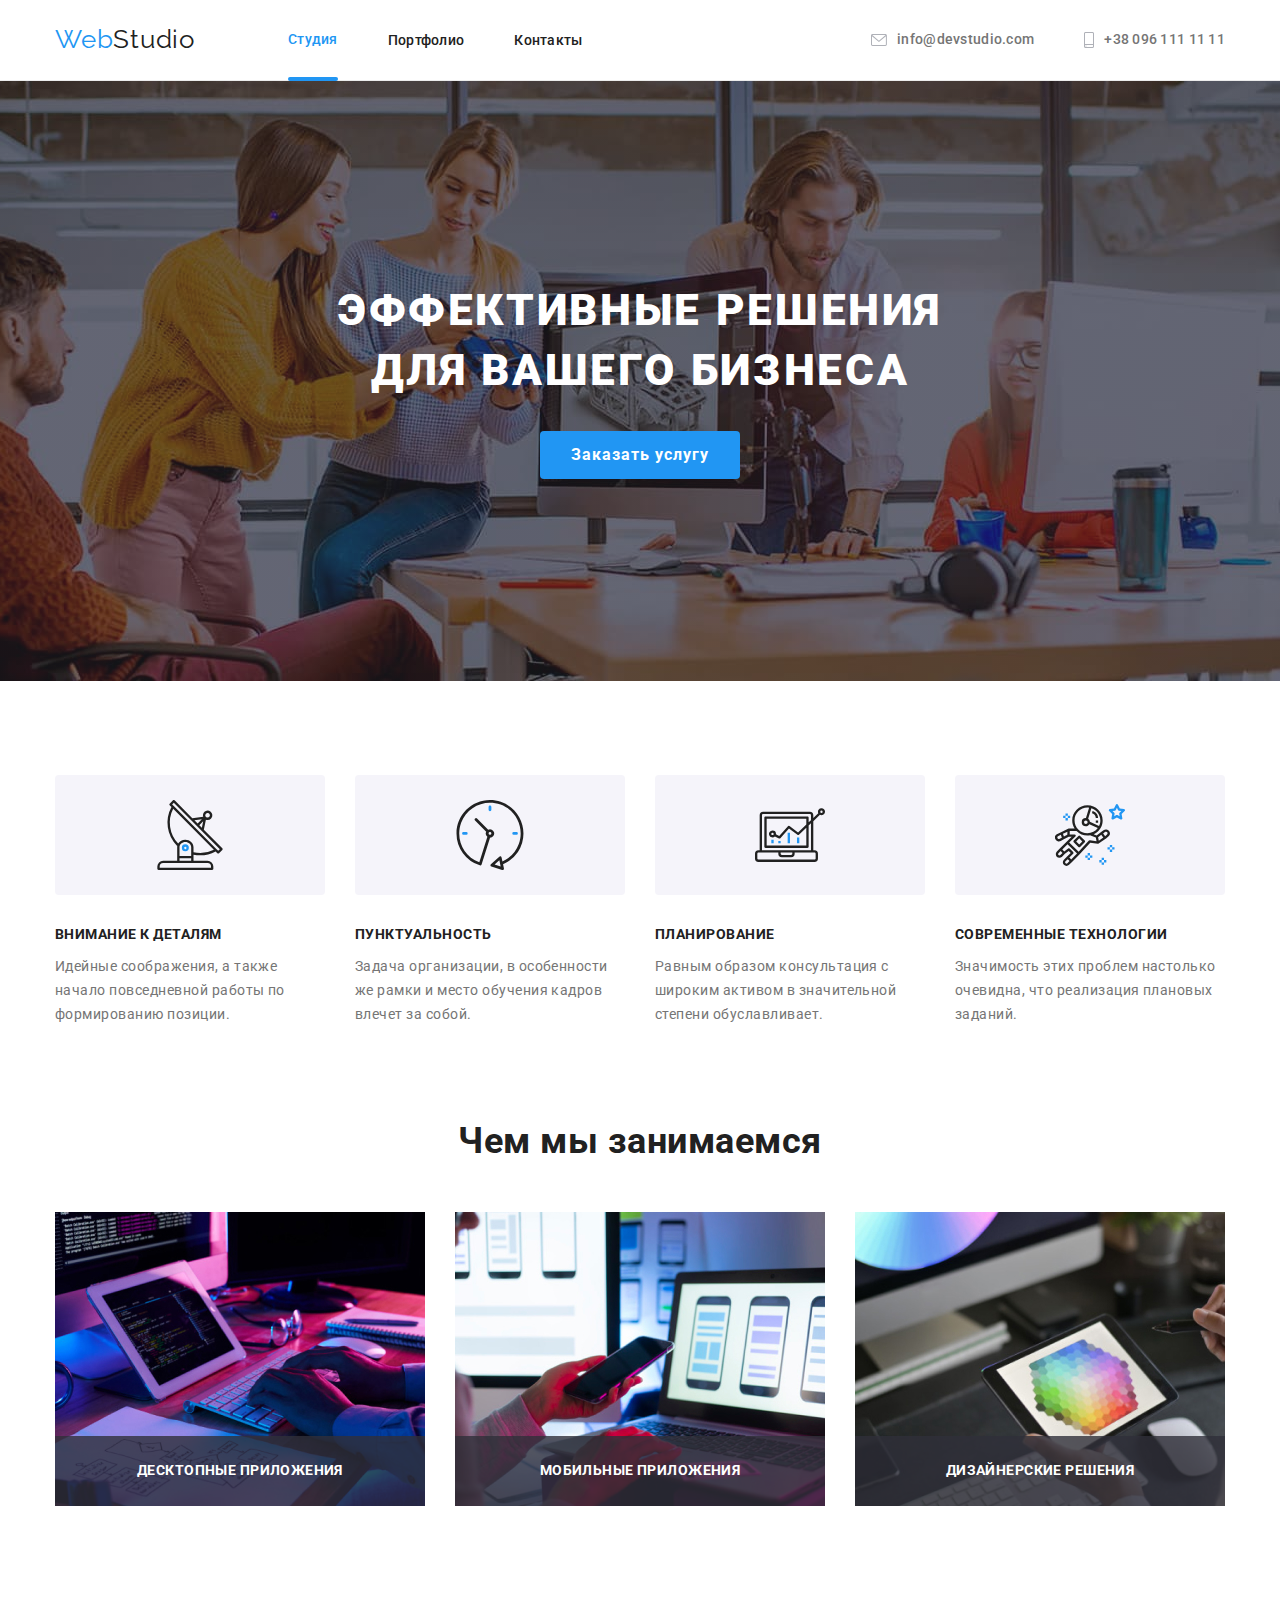
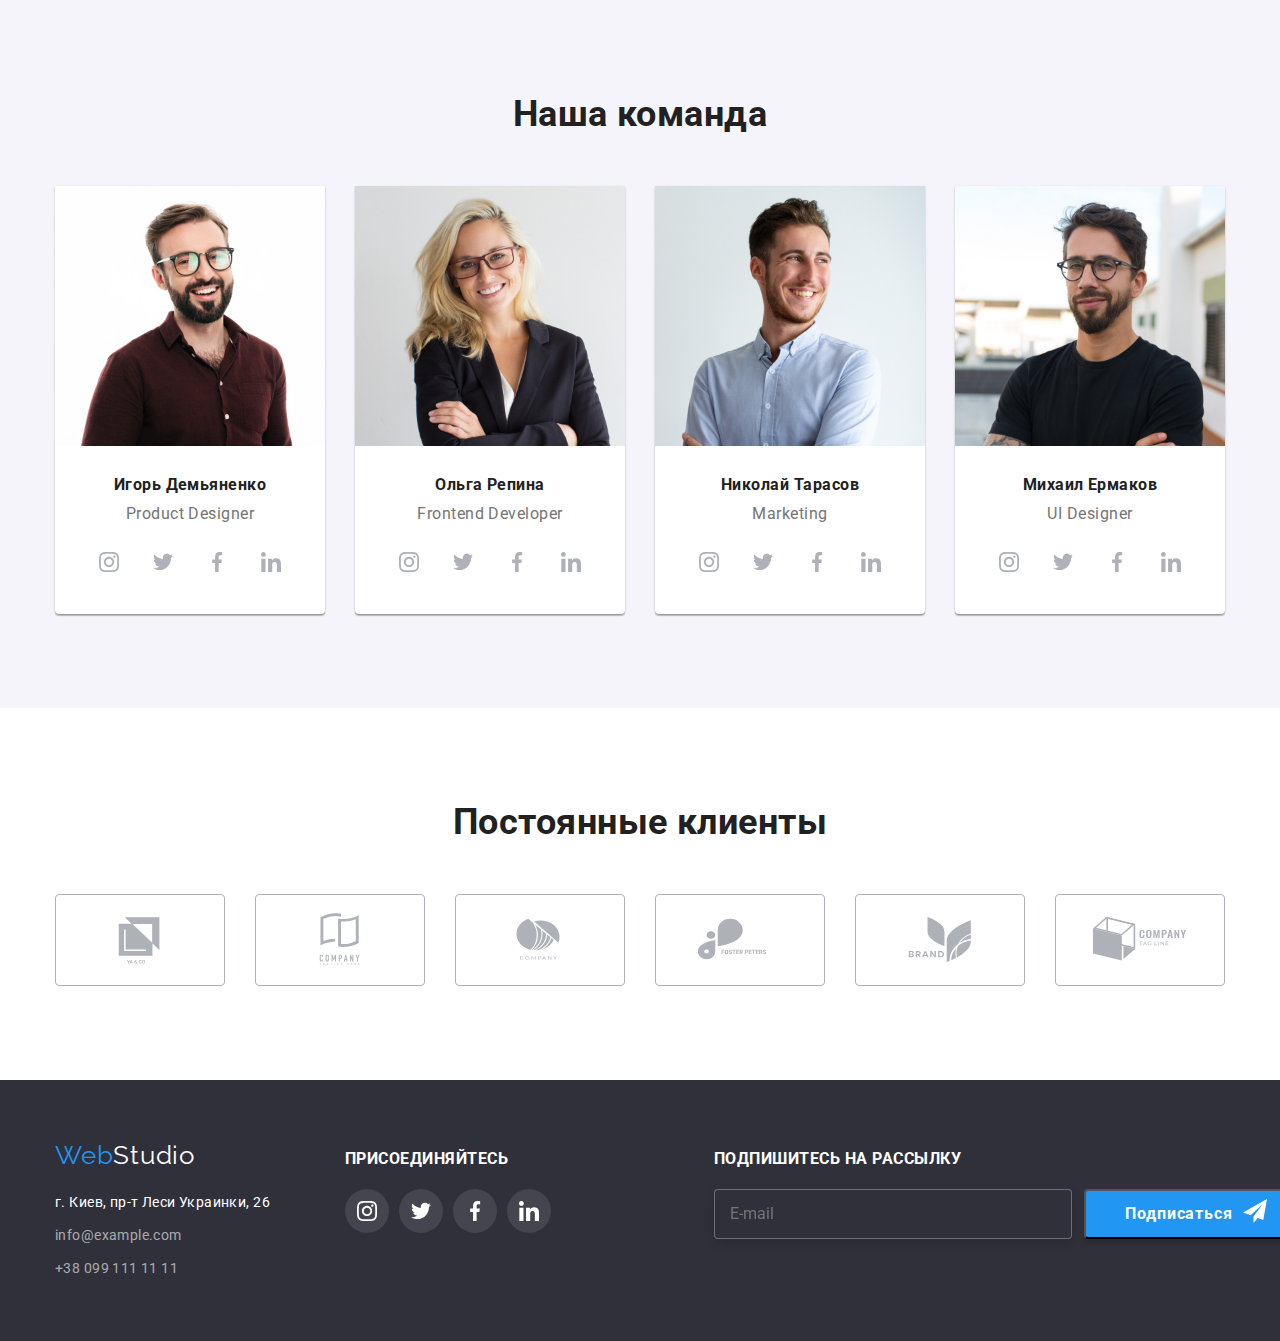
==== commit 2bb2a5db: "commit-2" ====
--- a/index.html
+++ b/index.html
@@ -8,7 +8,7 @@
     <link href="https://fonts.googleapis.com/css2?family=Raleway:wght@700&family=Roboto:wght@400;500;700&display=swap"
         rel="stylesheet">
     <link rel="stylesheet" href="https://cdn.jsdelivr.net/npm/modern-normalize@1.1.0/modern-normalize.min.css" />
-    <link rel="stylesheet" href="./css/styles.css" />
+    <link rel="stylesheet" href="./css/main.min.css" />
 </head>
 <body>
     <header class="header">
--- a/css/main.min.css
+++ b/css/main.min.css
@@ -0,0 +1,2 @@
+:root{--primary-text-color: #757575;--title-text-color: #212121;--accent-color: #2196f3;--white-color: #ffffff;--footer-color: #2f303a;--time-for-hover: 250ms;--time-function: cubic-bezier(0.4, 0, 0.2, 1)}body{font-family:Roboto, serif;letter-spacing:0.03em;background-color:var(--white-color);color:var(--title-text-color)}h1,h2,h3,h4,h5,h6,p{margin-top:0;margin-bottom:0}img{display:block;max-width:100%;height:auto}.visually-hidden{position:absolute;width:1px;height:1px;margin:-1px;border:0;padding:0;white-space:nowrap;clip-path:inset(100%);clip:rect(0 0 0 0);overflow:hidden}.section{padding-top:94px;padding-bottom:94px}.list{list-style:none;padding-left:0;margin-top:0;margin-bottom:0}.hero__title{margin-bottom:50px;font-weight:700;font-size:36px;line-height:1.16;text-align:center;color:var(--title-text-color)}.container{margin-left:auto;margin-right:auto;width:1200px;padding-left:15px;padding-right:15px}.button{width:200px;height:50px;font-family:inherit;font-weight:700;font-size:16px;line-height:1.8;background-color:var(--accent-color);color:var(--white-color);cursor:pointer;box-shadow:0px 4px 4px rgba(0,0,0,0.15);border-radius:4px;transition-property:background-color, color;transition-duration:var(--time-for-hover);transition-timing-function:var(--time-function)}.header{background:var(--white-color);border-bottom:1px solid #ececec}.header__container{display:flex;align-items:center}.logo{font-family:Raleway, cursive;font-size:26px;line-height:1.2;letter-spacing:0.03em;text-decoration:none;color:var(--accent-color)}.logo:focus{color:#212121}.header__logo{margin-right:93px}.header__logo--text{color:var(--title-text-color)}.site__nav{display:flex;align-items:center}.site__nav .link{font-weight:500;font-size:14px;line-height:1.14;letter-spacing:0.02em;text-decoration:none;transition-property:color;transition-duration:var(--time-for-hover);transition-timing-function:var(--time-function);color:var(--title-text-color)}.site__nav .link:hover,.site__nav .link:focus{color:var(--accent-color)}.site__nav .current{color:var(--accent-color)}.site__nav--item{position:relative;display:block;padding:32px 0 32px 0}.current::after{content:"";position:absolute;left:0;bottom:-1px;display:block;width:100%;height:4px;border-radius:2px;background-color:var(--accent-color)}.current:hover::after{opacity:1}.site__nav--price:not(:last-child){margin-right:50px}.site__contact{display:flex;align-items:center;margin-left:auto}.site__contact--item{margin-right:50px}.site__contact--adress{display:flex;align-items:center;font-weight:500;font-size:14px;line-height:1.14;letter-spacing:0.02em;text-decoration:none;transition-property:color;transition-duration:var(--time-for-hover);transition-timing-function:var(--time-function);color:var(--primary-text-color)}.site__contact--adress:hover,.site__contact--adress:focus{color:var(--accent-color)}.site__contact--adress:hover .site__contact--icon,.site__contact--adress:focus .site__contact--icon{fill:var(--accent-color)}.site__contact--icon{margin-right:10px;fill:#afb1b8;transition-property:fill;transition-duration:var(--time-for-hover);transition-timing-function:var(--time-function)}.service{padding:200px 0 200px 0;text-align:center;background-color:#2f303a}.overlay{max-width:1600px;height:600px;margin-left:auto;margin-right:auto;background-image:linear-gradient(to right, rgba(47,48,58,0.4), rgba(47,48,58,0.4)),url("../img/studio/overlay-block-services.jpg");background-repeat:no-repeat;background-position:center;background-size:cover}.service__title{width:696px;margin-right:auto;margin-left:auto;margin-bottom:30px;font-weight:900;font-size:44px;line-height:1.36;letter-spacing:0.06em;text-transform:uppercase;color:var(--white-color)}.service__btn{display:inline-block;border:1px solid transparent;border-radius:4px;min-width:200px;padding:8px 30px;font-weight:700;font-size:16px;line-height:1.87;align-items:center;letter-spacing:0.06em;cursor:pointer;color:var(--white-color);background-color:var(--accent-color)}.backdrop{position:fixed;z-index:100;top:0;left:0;width:100%;height:100%;background-color:rgba(0,0,0,0.2);transition-duration:var(--time-for-hover);transition-timing-function:var(--time-function)}.backdrop.is-hidden{opacity:0;pointer-events:none}.modal{position:absolute;top:50%;left:50%;transform:translate(-50%, -50%);width:528px;height:581px;box-shadow:0px 1px 3px rgba(0,0,0,0.12),0px 1px 1px rgba(0,0,0,0.14),0px 2px 1px rgba(0,0,0,0.2);border-radius:4px;background:var(--white-color)}.modal__btn{position:absolute;top:8px;right:8px;width:30px;height:30px;border:1px solid rgba(0,0,0,0.1);border-radius:50%;background:var(--white-color);transition-property:border-color;transition-duration:var(--time-for-hover);transition-timing-function:var(--time-function)}.modal__btn:hover,.modal__btn:focus{fill:var(--accent-color)}.modal__close{cursor:pointer}.form__title{padding-top:40px;padding-bottom:12px;font-family:Roboto;font-weight:700;font-size:20px;line-height:1.16;text-align:center;letter-spacing:0.03em;color:var(--title-text-color)}.form__modal{padding-right:40px;padding-left:40px}.form__author{position:relative;margin-bottom:10px}.form__author:hover .form__icon,.form__author:focus .form__icon{fill:var(--accent-color);border-color:var(--accent-color);transition-property:fill, border-color;transition-duration:var(--time-for-hover);transition-timing-function:var(--time-function)}.form__author input{margin-top:4px;padding-left:42px;width:448px;height:40px;border:1px solid rgba(33,33,33,0.2);border-radius:4px;outline:none}.form__author input:hover,.form__author input:focus{border-color:var(--accent-color);transition-property:border-color;transition-duration:var(--time-for-hover);transition-timing-function:var(--time-function)}.form__author input:focus-visible{border-color:var(--accent-color);transition-property:border-color;transition-duration:var(--time-for-hover);transition-timing-function:var(--time-function)}.form__name{display:flex;padding-bottom:4px;font-family:Roboto;font-weight:400;font-size:12px;line-height:1.16;letter-spacing:0.01em;color:var(--primary-text-color)}.form__icon{position:absolute;top:36px;left:14px;width:18px;height:18px}.form__author textarea{border:1px solid rgba(33,33,33,0.2);border-radius:4px}textarea{resize:none;width:448px;height:120px}.form__textarea{margin-top:5px;padding-top:12px;padding-left:16px;outline:none;font-weight:400;font-size:12px;line-height:1.16;letter-spacing:0.01em;color:rgba(117,117,117,0.5)}.form__textarea:hover,.form__textarea:focus{border-color:var(--accent-color);transition-property:border-color;transition-duration:var(--time-for-hover);transition-timing-function:var(--time-function)}.modal__check{display:flex;margin:10px 52px 20px 52px;font-weight:400;font-size:14px;line-height:1.7;letter-spacing:0.03em;color:#757575;transition-property:border-color;transition-duration:var(--time-for-hover);transition-timing-function:var(--time-function)}.check{display:flex;align-items:center;font-weight:400;font-size:14px;line-height:1.7;letter-spacing:0.03em;color:#757575}.check__input{position:absolute;-webkit-appearance:none;-moz-appearance:none;appearance:none}.check__box{display:inline-block;margin-right:7px;width:16px;height:15px;background-image:url(../img/icon/square.svg)}.check__input:checked+.check__box{background-image:url(../img/icon/icon-check.svg)}.check__terms--text{margin-left:4px;text-decoration:underline;cursor:pointer;color:var(--accent-color)}.form__button{display:flex;align-items:center;margin:auto;padding-left:56px}.organization__list{display:flex;align-items:center}.organization__price{width:270px}.organization__price:not(:last-child){margin-right:30px}.org__icon::before{display:block;content:"";height:120px;margin-bottom:30px;background-size:content;background-repeat:no-repeat;background-position:center;background-color:#f5f4fa;border-radius:4px}.icon-antenna::before{background-image:url("../img/icon/antenna.svg")}.icon-clock::before{background-image:url("../img/icon/clock.svg")}.icon-diagram::before{background-image:url("../img/icon/diagram.svg")}.icon-astronaut::before{background-image:url("../img/icon/astronaut.svg")}.organization__title{margin-bottom:10px;font-weight:700;font-size:14px;line-height:1.42;text-transform:uppercase}.organization__text{font-size:14px;line-height:1.71;color:var(--primary-text-color)}.classes{padding-top:0px}.classes__list{display:flex;align-items:center}.classes__price:not(:last-child){margin-right:30px}.classes__meta{position:relative}.classes__out{position:absolute;bottom:0;right:0;padding-top:27px;padding-bottom:27px;width:370px;height:70px;font-weight:700;font-size:14px;line-height:1.14;text-align:center;letter-spacing:0.03em;text-transform:uppercase;color:var(--white-color);background:rgba(47,48,58,0.8)}.team{background-color:#f5f4fa}.team__list{display:flex;align-items:center}.team__price{background:var(--white-color);box-shadow:0px 1px 3px rgba(0,0,0,0.12),0px 1px 1px rgba(0,0,0,0.14),0px 2px 1px rgba(0,0,0,0.2);border-radius:0px 0px 4px 4px}.team__price:not(:last-child){margin-right:30px}.team__hero{padding:30px 0px 30px 0px}.team__name{margin-bottom:10px;font-weight:700;font-size:16px;line-height:1.18;text-align:center;color:var(--title-text-color)}.team__position{font-size:16px;line-height:1.18;text-align:center;color:var(--primary-text-color)}.socials{display:flex;align-items:center;justify-content:center;margin-top:16px}.socials__price:not(:last-child){margin-right:10px}.socials__link{display:flex;align-items:center;justify-content:center;width:44px;height:44px;transition-property:background-color;transition-duration:var(--time-for-hover);transition-timing-function:var(--time-function);border-radius:50%;background-color:#fff}.socials__link:hover,.socials__link:focus{background-color:var(--accent-color)}.socials__link:hover .socials__link--icon,.socials__link:focus .socials__link--icon{fill:var(--white-color)}.socials__link--icon{fill:#afb1b8;transition-property:fill;transition-duration:var(--time-for-hover);transition-timing-function:var(--time-function)}.partners__list{display:flex;align-items:center;justify-content:center;margin-top:50px}.partners__price:not(:last-child){margin-right:30px}.partners__price:hover .partners__link,.partners__price:focus .partners__link{border:1px solid var(--accent-color)}.partners__link{display:flex;align-items:center;justify-content:center;width:170px;height:92px;border:1px solid #afb1b8;border-radius:4px;background-color:#fff;transition-property:border;transition-duration:var(--time-for-hover);transition-timing-function:var(--time-function)}.partners__link:hover .partners__icon,.partners__link:focus .partners__icon{fill:var(--accent-color)}.partners__icon{fill:#afb1b8;transition-property:fill;transition-duration:var(--time-for-hover);transition-timing-function:var(--time-function)}.gallery__list{display:flex;justify-content:center;margin-bottom:50px}.gallery__button:not(:last-child){margin-right:8px}.promo__btns{display:inline-block;border:1px solid transparent;border-radius:4px;padding:4px 20px;font-family:Roboto, cursive;font-weight:500;font-size:16px;line-height:1.63;text-align:center;cursor:pointer;transition-property:color, background-color, box-shadow;transition-duration:var(--time-for-hover);transition-timing-function:var(--time-function);background-color:#f5f4fa;color:var(--title-text-color)}.promo__btns:hover,.promo__btns:focus{color:var(--white-color);background-color:var(--accent-color);box-shadow:0px 1px 1px rgba(0,0,0,0.12),0px 4px 4px rgba(0,0,0,0.06),1px 4px 6px rgba(0,0,0,0.16)}.portfolio{display:flex;flex-wrap:wrap}.portfolio__list{margin-bottom:30px;margin-right:30px}.portfolio__list:nth-child(3n){margin-right:0}.portfolio__list:nth-last-child(-n+3){margin-bottom:0px}.portfolio__site{display:block;width:370px;height:404px;text-decoration:none;transition-property:background-color;transition-duration:var(--time-for-hover);transition-timing-function:var(--time-function);color:var(--title-text-color)}.portfolio__site:hover,.portfolio__site:focus{background:#ffffff;box-shadow:0px 1px 1px rgba(0,0,0,0.12),0px 4px 4px rgba(0,0,0,0.06),1px 4px 6px rgba(0,0,0,0.16)}.portfolio__site:hover .portfolio__overlay{transform:translateY(-100%);opacity:1}.portfolio__thumb{position:relative;overflow:hidden}.portfolio__overlay{position:absolute;width:370px;margin-left:auto;margin-right:auto;padding:63px 24px;font-weight:normal;font-size:18px;line-height:1.55;letter-spacing:0.03em;color:var(--white-color);background-color:rgba(33,150,243,0.9);transform:translateY(0);opacity:0;transition-duration:var(--time-for-hover);transition-timing-function:var(--time-function)}.widget{padding:20px 24px 20px 24px;border:1px solid #eeeeee;border-top:none}.widget__title{margin-bottom:4px;font-weight:700;font-size:18px;line-height:2;letter-spacing:0.06em;color:var(--title-text-color)}.widget__text{font-size:16px;line-height:1.88;color:var(--primary-text-color)}.page__footer{background-color:var(--footer-color);padding-top:60px;padding-bottom:60px}.footer__box{display:flex;align-items:baseline}.footer__container{display:block;margin-right:70px}.footer__logo--text{color:var(--white-color)}.address__list{width:220px;margin-top:20px}.adress__price:not(:last-child){margin-bottom:9px}.page__card{font-size:14px;font-style:normal;line-height:1.71;letter-spacing:0.03em;text-decoration:none;color:var(--white-color)}.page__adress{font-size:14px;font-style:normal;line-height:1.71;letter-spacing:0.03em;text-decoration:none;transition-property:color;transition-duration:var(--time-for-hover);transition-timing-function:var(--time-function);color:rgba(255,255,255,0.6)}.page__adress:hover,.page__adress:focus{color:var(--accent-color)}.footer__hero--name{margin-bottom:20px;font-weight:700;font-size:16px;line-height:1.18;text-transform:uppercase;color:var(--white-color)}.footer__socials{display:flex;align-items:center;justify-content:center}.footer__socials--item:not(:last-child){margin-right:10px}.footer__socials--link{display:flex;align-items:center;justify-content:center;width:44px;height:44px;transition-property:background-color;transition-duration:var(--time-for-hover);transition-timing-function:var(--time-function);border-radius:50%;background:rgba(255,255,255,0.1)}.footer__socials--link:hover,.footer__socials--link:focus{background-color:var(--accent-color)}.footer__socials--icon{transition-property:fill;transition-duration:var(--time-for-hover);transition-timing-function:var(--time-function);fill:var(--white-color)}.footer__socials--icon:hover,.footer__socials--icon:focus .socials-icon{fill:var(--white-color)}.form{margin-left:93px}.footer__form--container{display:flex}.footer__form--email{margin-right:12px;padding-left:15px;width:358px;height:50px;color:#fff;border:1px solid rgba(255,255,255,0.3);border-radius:4px;background-color:var(--footer-color);filter:drop-shadow(0px 4px 4px rgba(0,0,0,0.15))}.footer__hero--text{display:inline-block;margin-right:10px;font-weight:700;font-size:16px;line-height:1.87;letter-spacing:0.06em;border-radius:4px}.footer__form--send{position:absolute}
+/*# sourceMappingURL=main.min.css.map */